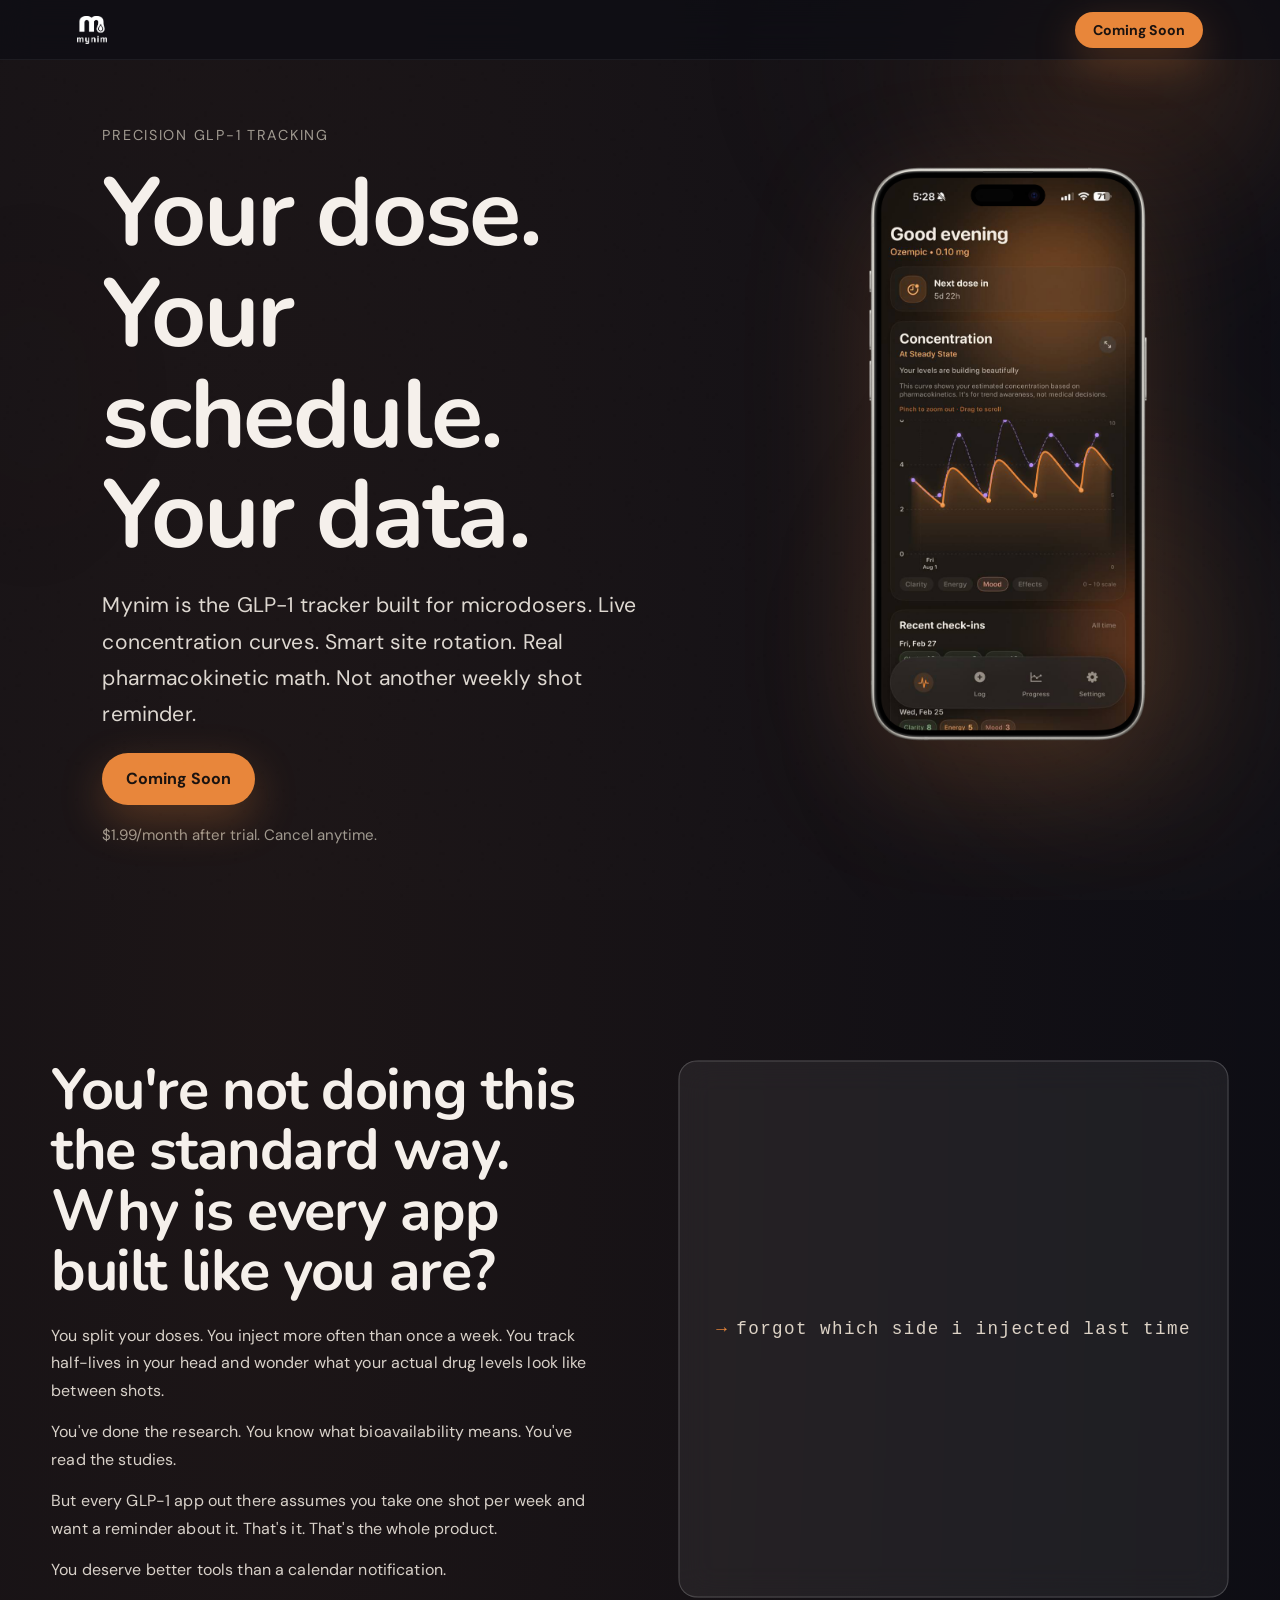
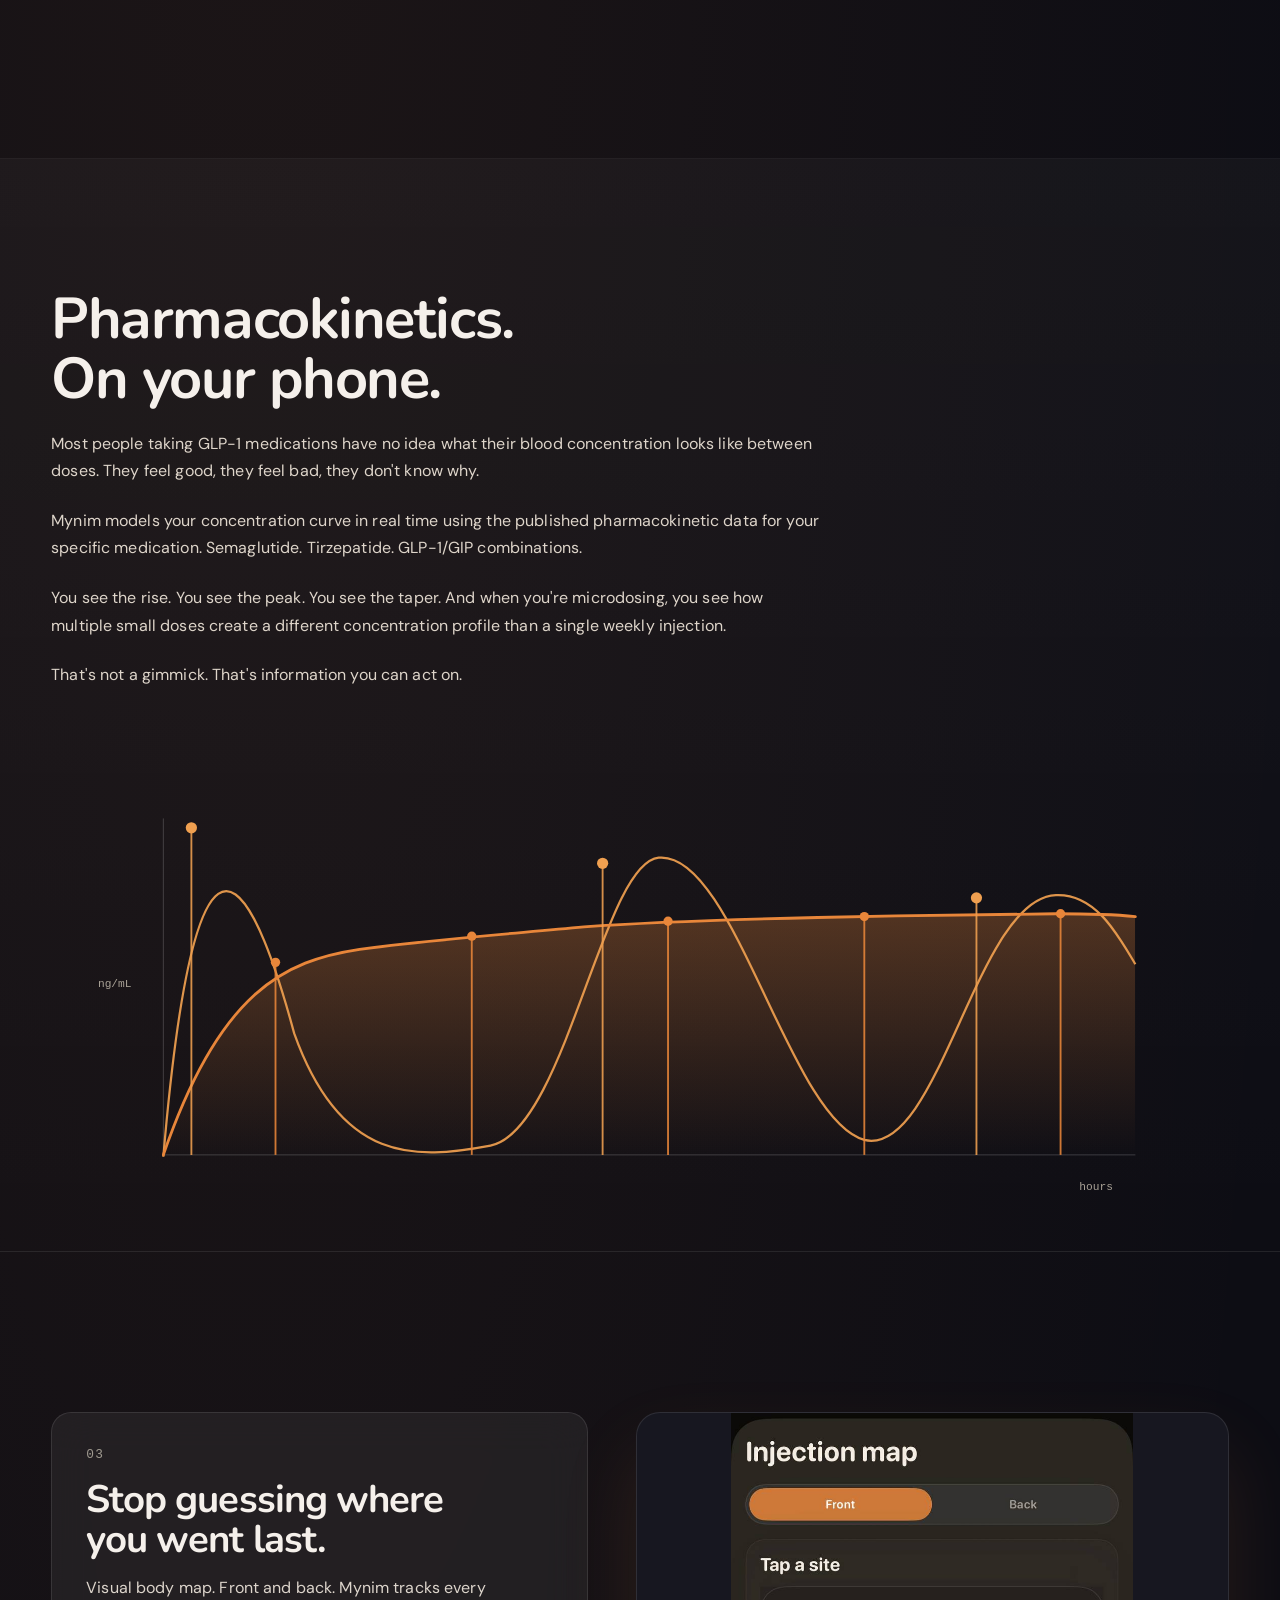
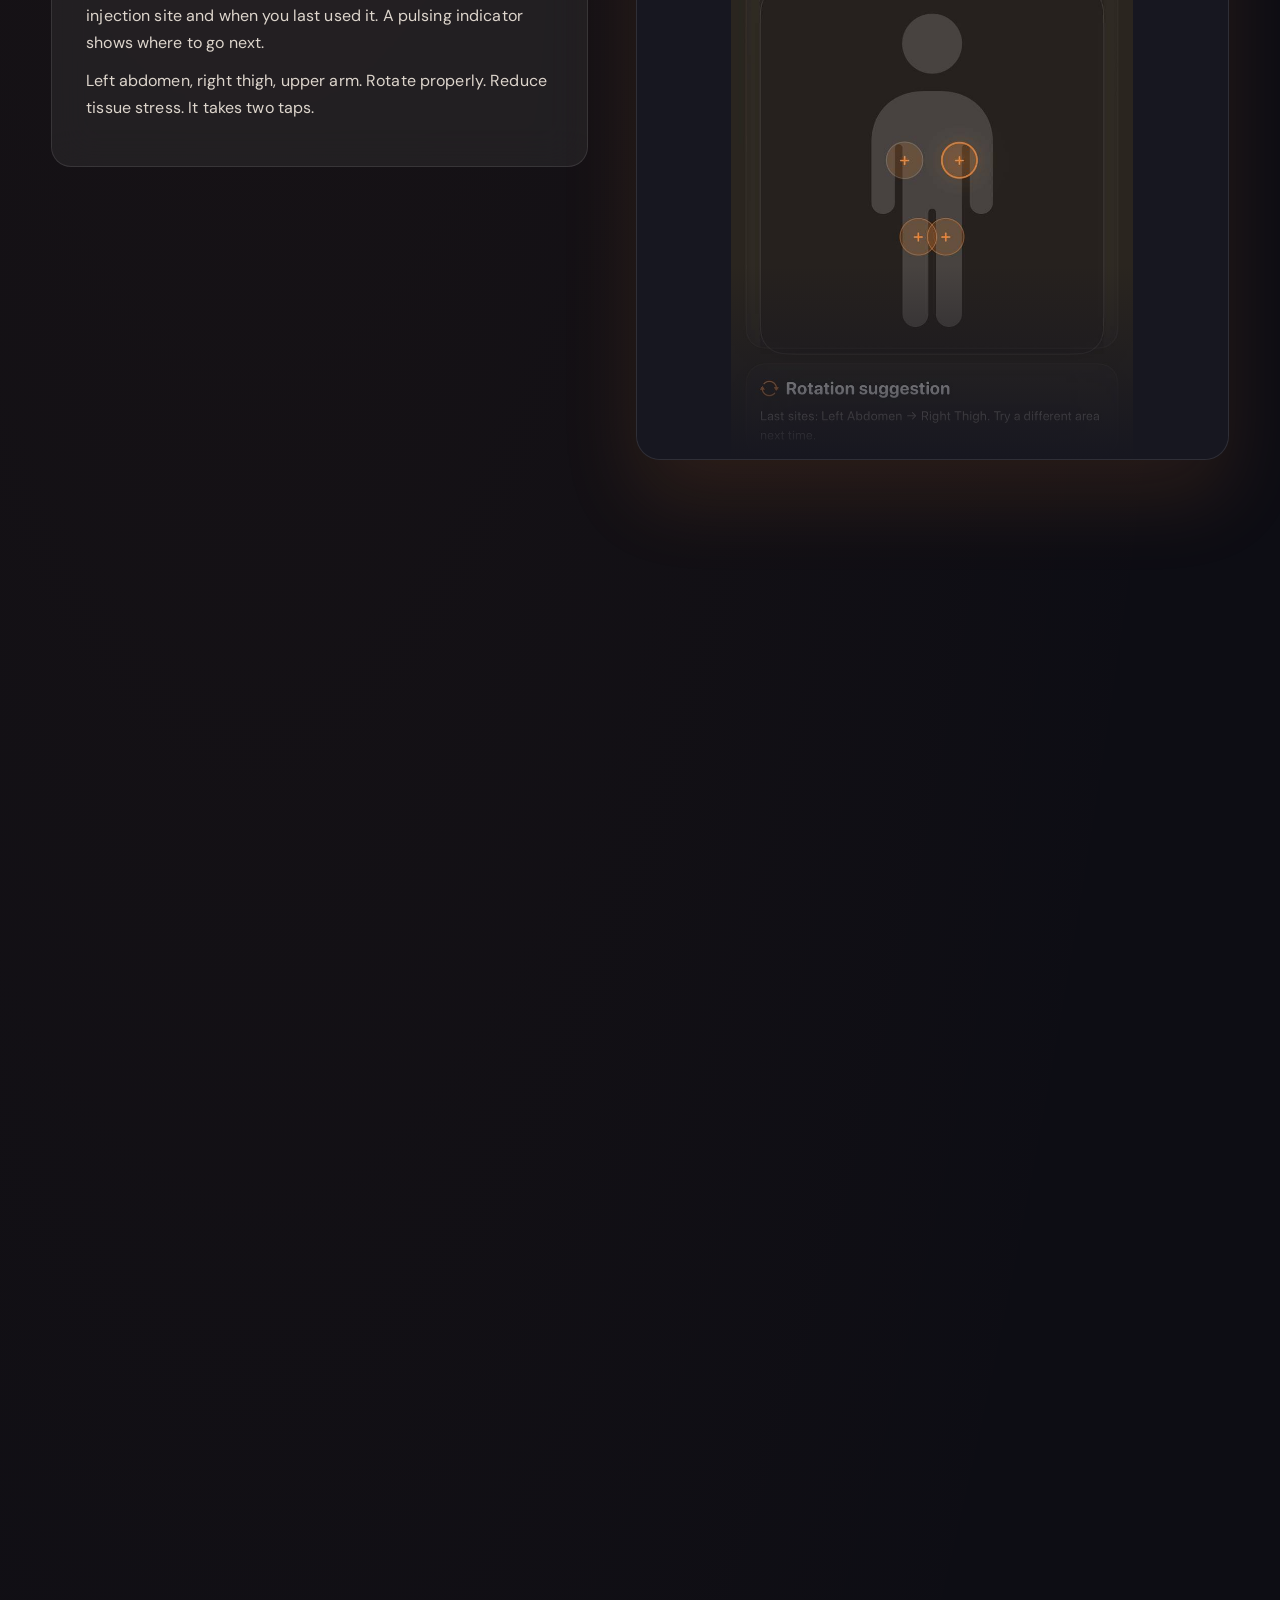
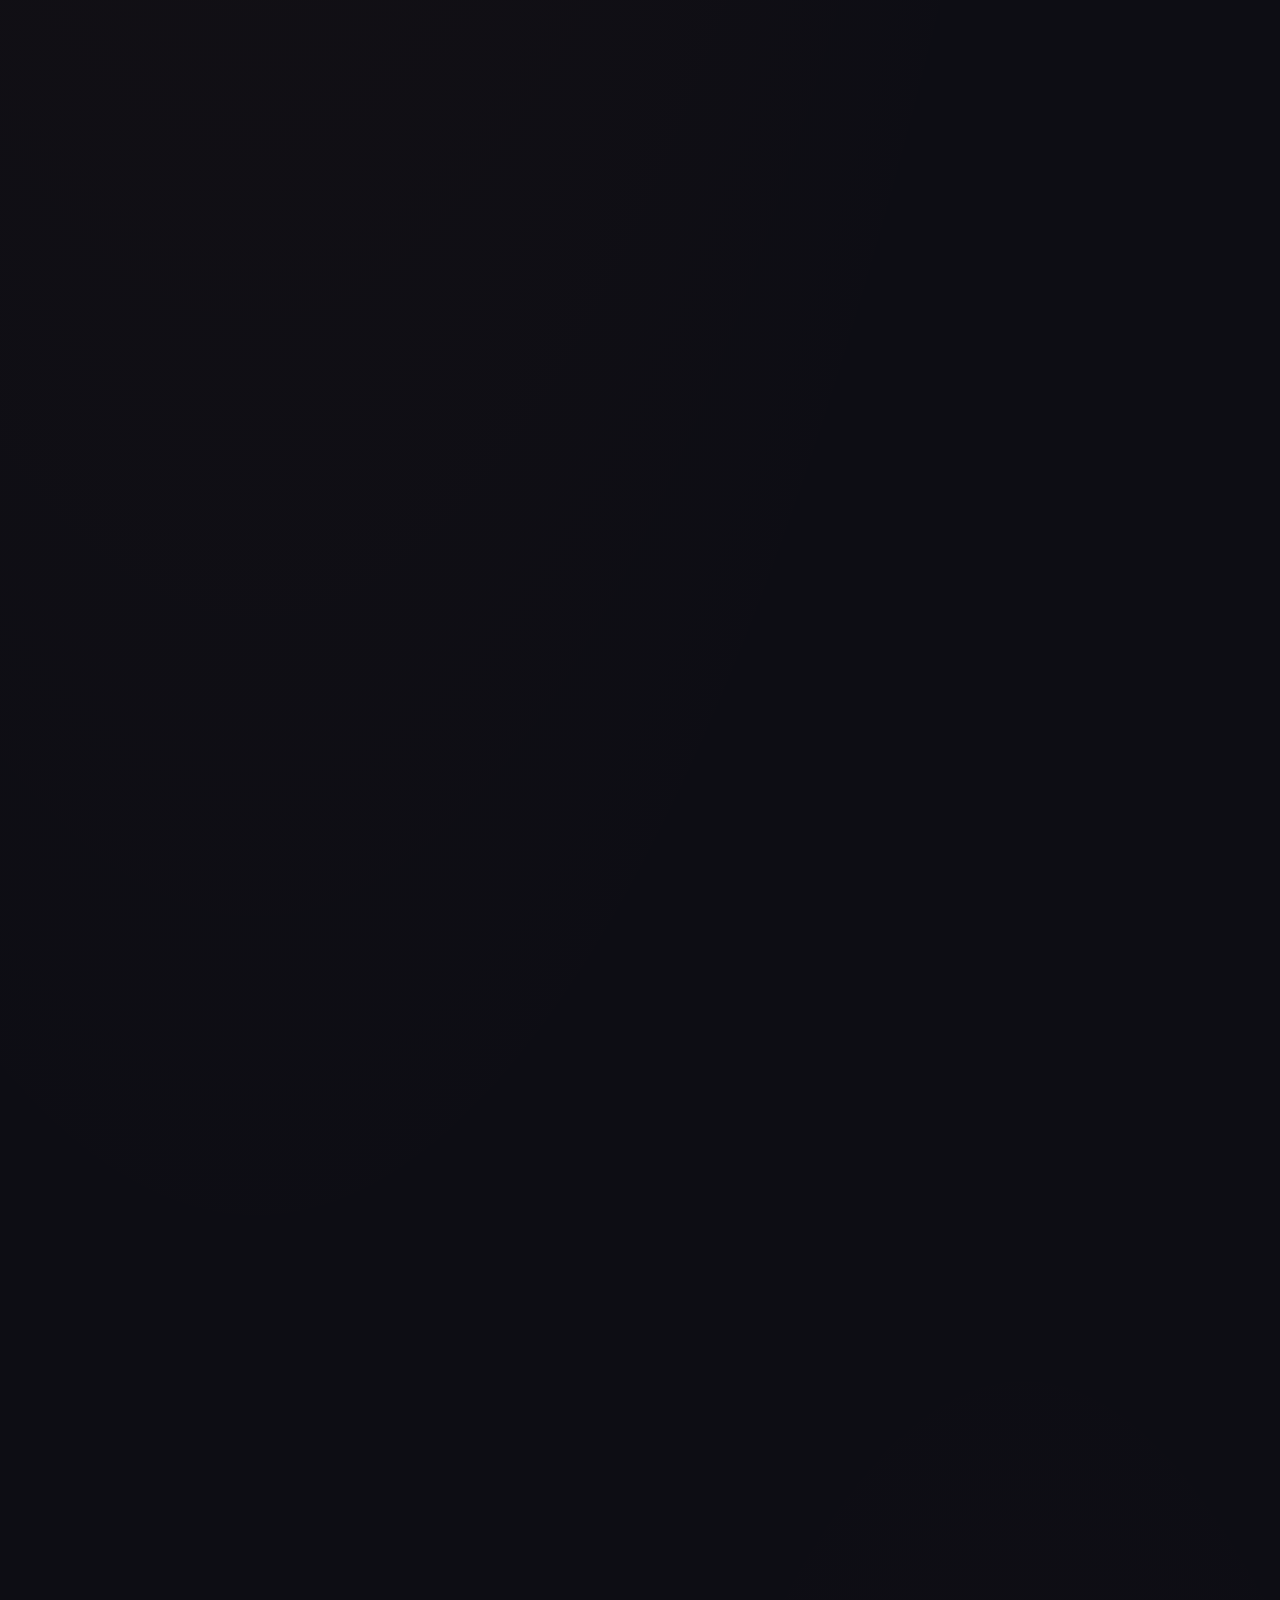
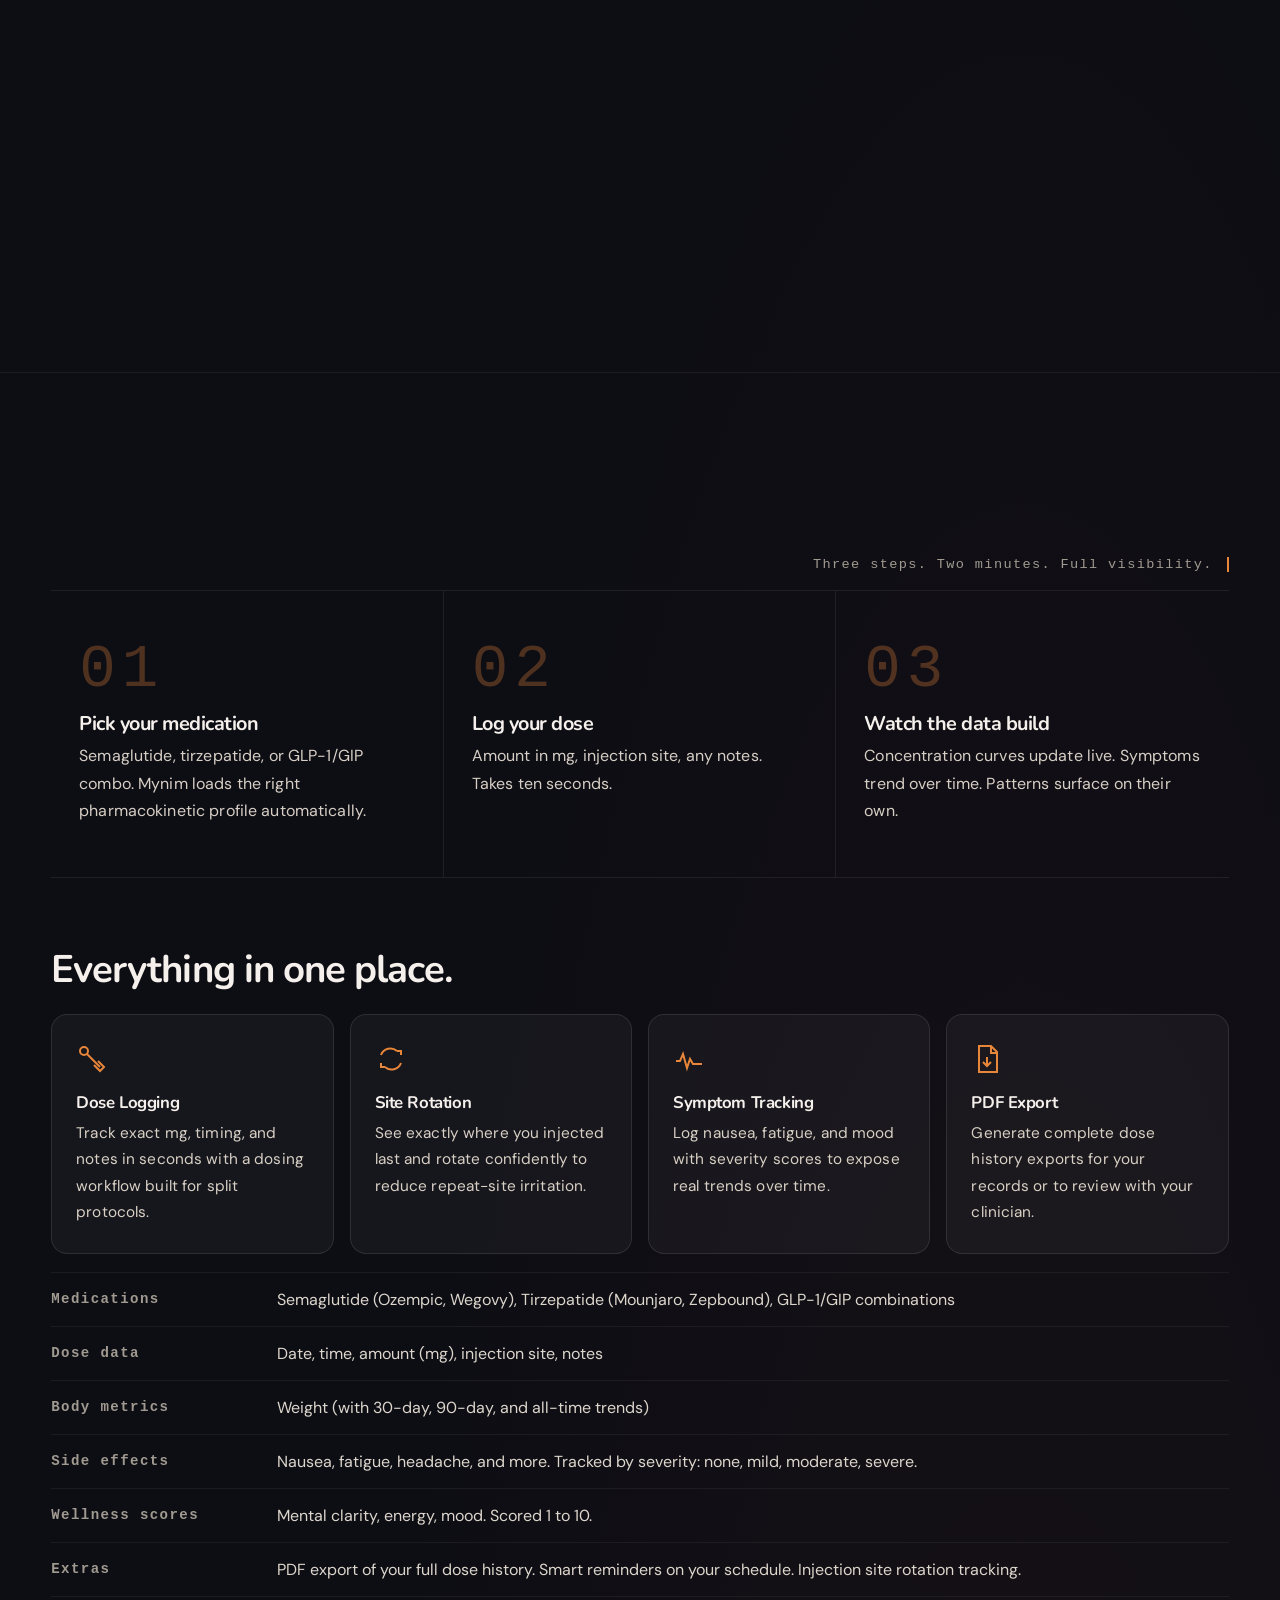
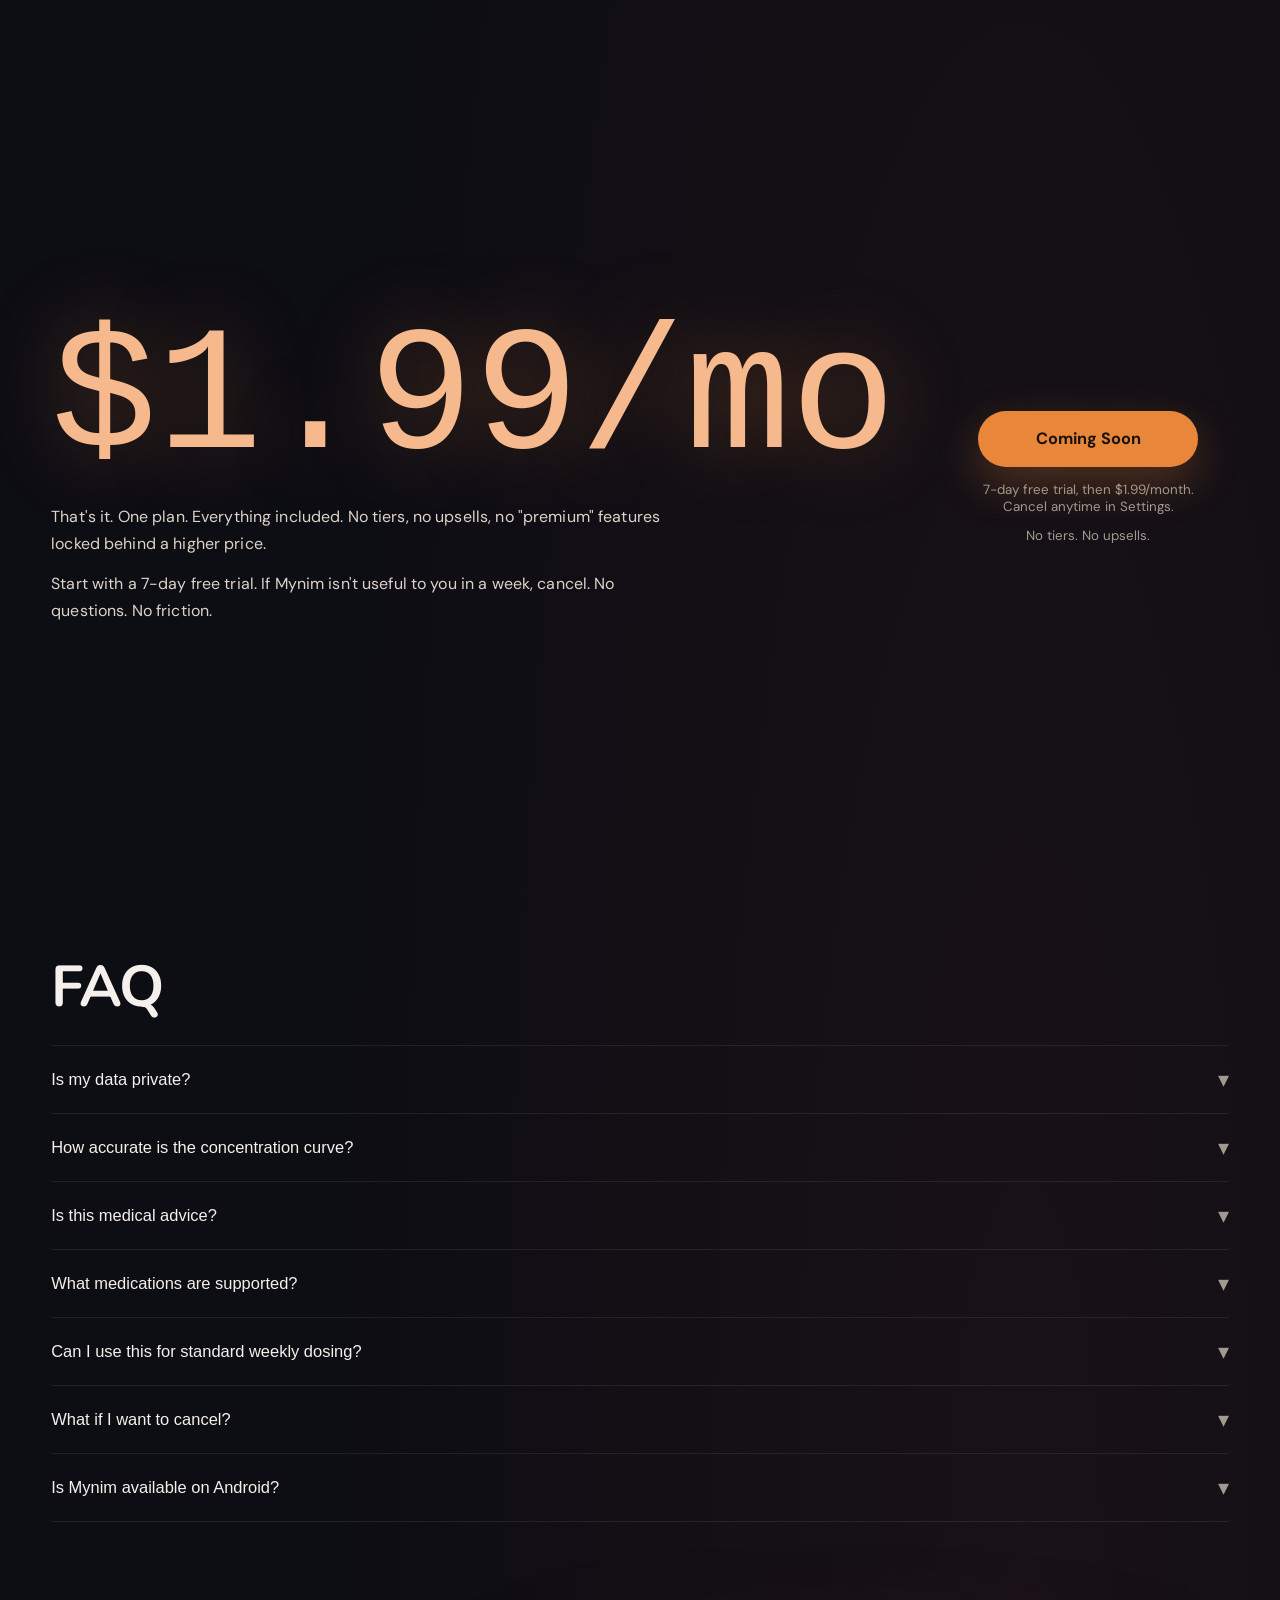
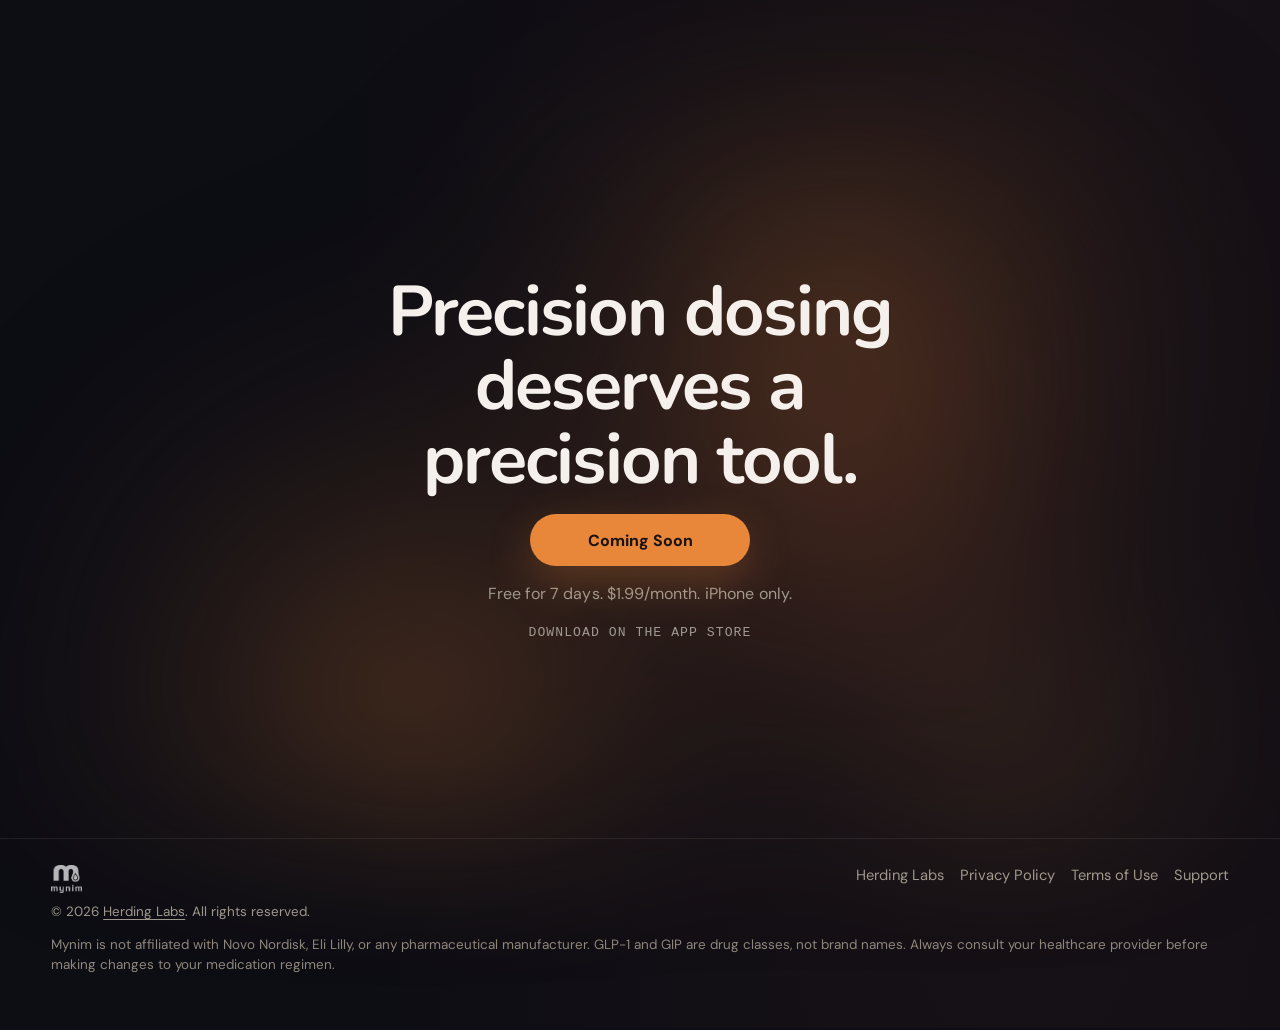
==== mynim/index.html @ 49c4a3fb "feat: add Mynim landing page at /mynim, link from homepage" ====
<!doctype html>
<html lang="en">
<head>
  <meta charset="UTF-8" />
  <meta name="viewport" content="width=device-width, initial-scale=1.0" />
  <title>Mynim</title>
  <link rel="preconnect" href="https://fonts.googleapis.com" />
  <link rel="preconnect" href="https://fonts.gstatic.com" crossorigin />
  <link href="https://fonts.googleapis.com/css2?family=Nunito:wght@700;800;900&family=DM+Sans:wght@400;500;700&display=swap" rel="stylesheet" />
  <link rel="icon" href="./assets/favicon.ico" sizes="any" />
  <link rel="icon" type="image/png" sizes="32x32" href="./assets/favicon-32.png" />
  <link rel="apple-touch-icon" sizes="180x180" href="./assets/apple-touch-icon.png" />
  <script>document.documentElement.classList.add('js');</script>
  <style>
    :root {
      --bg: #0D0D14;
      --orange: #E8863A;
      --amber: #F0A050;
      --coral: #D4603A;
      --text: #F5F0EB;
      --muted: #A09A90;
      --glass: rgba(255, 255, 255, 0.06);
      --glass-border: rgba(255, 255, 255, 0.10);
      --line: rgba(255, 255, 255, 0.08);
      --section-pad: clamp(120px, 14vw, 160px);
      --container: min(1280px, 92vw);
      --radius: 20px;
    }

    * { box-sizing: border-box; }

    html, body {
      margin: 0;
      background:
        radial-gradient(ellipse 140% 80% at 20% 10%, rgba(232,134,58,0.07) 0%, transparent 60%),
        radial-gradient(ellipse 100% 60% at 80% 90%, rgba(212,96,58,0.06) 0%, transparent 55%),
        #0D0D14;
      color: var(--text);
      font-family: "DM Sans", "Inter", -apple-system, BlinkMacSystemFont, "Segoe UI", sans-serif;
      scroll-behavior: smooth;
    }

    body { overflow-x: hidden; }

    #grainCanvas {
      position: fixed;
      inset: 0;
      pointer-events: none;
      z-index: 2;
      opacity: 0.018;
      mix-blend-mode: screen;
    }

    h1, h2, h3, h4 {
      margin: 0;
      font-family: "Nunito", sans-serif;
      line-height: 1.05;
      letter-spacing: -0.025em;
    }

    p { margin: 0; line-height: 1.72; letter-spacing: 0.008em; }

    a { color: inherit; text-decoration: none; }

    .mono {
      font-family: "JetBrains Mono", "SFMono-Regular", Menlo, Monaco, Consolas, monospace;
      letter-spacing: 0.10em;
    }

    .container {
      width: var(--container);
      margin: 0 auto;
    }

    .section {
      position: relative;
      padding: var(--section-pad) 0;
    }

    .blob-canvas {
      position: absolute;
      inset: 0;
      width: 100%;
      height: 100%;
      pointer-events: none;
      z-index: 0;
      filter: blur(80px);
      opacity: 0.85;
    }

    .fade-up {
      opacity: 1;
      transform: none;
    }

    .js .fade-up {
      opacity: 0;
      transform: translateY(24px);
      transition: opacity 700ms ease, transform 700ms ease;
    }

    .js .fade-up.in {
      opacity: 1;
      transform: translateY(0);
    }

    .hero {
      min-height: 100vh;
      max-height: 100vh;
      display: grid;
      grid-template-columns: 1.15fr 0.85fr;
      align-items: stretch;
      position: relative;
      isolation: isolate;
      overflow: hidden;
      padding: 0;
    }

    .hero-content {
      position: relative;
      z-index: 1;
      padding: max(12vh, 96px) 6vw 64px 8vw;
      display: flex;
      flex-direction: column;
      justify-content: center;
      gap: 20px;
    }

    .eyebrow {
      color: var(--muted);
      font-size: 0.9rem;
      text-transform: uppercase;
      letter-spacing: 0.12em;
    }

    .hero h1 {
      font-size: clamp(2.6rem, 7.6vw, 6rem);
      max-width: 12ch;
    }

    .hero p {
      max-width: 60ch;
      color: #ded8d1;
      font-size: clamp(1.04rem, 2vw, 1.32rem);
    }

    .cta {
      display: inline-flex;
      align-items: center;
      justify-content: center;
      min-height: 52px;
      padding: 0.8rem 1.5rem;
      border-radius: 999px;
      background: var(--orange);
      color: #1a120f;
      font-weight: 700;
      position: relative;
      overflow: hidden;
      transition: transform 220ms ease, box-shadow 220ms ease, background 220ms ease;
      box-shadow: 0 16px 44px rgba(232, 134, 58, 0.28);
    }

    .cta::after {
      content: "";
      position: absolute;
      inset: 0;
      background: linear-gradient(105deg, transparent 40%, rgba(255,255,255,0.18) 50%, transparent 60%);
      transform: translateX(-100%);
      transition: transform 500ms ease;
    }

    .cta:hover,
    .cta:focus-visible {
      transform: scale(1.02);
      box-shadow: 0 24px 56px rgba(232, 134, 58, 0.42);
      background: var(--amber);
    }

    .cta:hover::after,
    .cta:focus-visible::after {
      transform: translateX(100%);
    }

    .hero-meta {
      color: var(--muted);
      font-size: 0.94rem;
    }

    .hero-right {
      position: relative;
      min-height: 100%;
      display: flex;
      align-items: center;
      justify-content: center;
      overflow: hidden;
      padding: 40px 0;
    }

    .hero-phone {
      display: block;
      height: min(68vh, 600px);
      width: auto;
      object-fit: contain;
      filter: drop-shadow(0 32px 60px rgba(232, 134, 58, 0.20));
    }

    .hero-bottom {
      position: absolute;
      z-index: 1;
      left: 0;
      right: 0;
      bottom: 0;
      display: flex;
      justify-content: flex-end;
      align-items: center;
      border-top: 1px solid rgba(255, 255, 255, 0.06);
      padding: 12px 6vw;
      color: var(--muted);
      font-size: 0.84rem;
    }

    .problem {
      display: grid;
      grid-template-columns: 1fr 1fr;
      gap: clamp(30px, 6vw, 90px);
      align-items: stretch;
    }

    .problem-copy h2,
    .curve-copy h2,
    .map-copy h2,
    .rail-intro h2,
    .pricing-copy h2,
    .faq h2,
    .footer-cta h2 {
      font-size: clamp(2rem, 5.4vw, 3.6rem);
      margin-bottom: 20px;
      max-width: 15ch;
    }

    .problem-copy p {
      margin-bottom: 14px;
      max-width: 60ch;
      color: #d8d1c9;
    }

    .ticker {
      border: 1px solid var(--glass-border);
      background: rgba(255, 255, 255, 0.04);
      border-radius: var(--radius);
      min-height: 380px;
      position: relative;
      display: grid;
      place-items: center;
      padding: 28px;
      text-align: center;
      backdrop-filter: blur(16px);
    }

    .ticker-card {
      width: min(560px, 100%);
      min-height: 380px;
      border-radius: 16px;
      border: 1px solid rgba(255,255,255,0.10);
      background: rgba(255,255,255,0.03);
      position: absolute;
      inset: 0;
      margin: auto;
      display: grid;
      place-items: center;
      padding: 32px 24px;
      opacity: 0;
      transition: opacity 500ms ease;
    }

    .ticker-card.active {
      opacity: 1;
    }

    .ticker-card p {
      color: #ddd3c6;
      font-size: 1.1rem;
      line-height: 1.72;
      letter-spacing: 0.08em;
      text-transform: lowercase;
    }

    .ticker-card .arrow {
      color: var(--orange);
      margin-right: 8px;
    }

    .curve-wrap {
      min-height: 100vh;
      background: linear-gradient(180deg, rgba(255,255,255,0.03), rgba(255,255,255,0));
      border-top: 1px solid rgba(255,255,255,0.06);
      border-bottom: 1px solid rgba(255,255,255,0.06);
    }

    .curve-copy {
      width: var(--container);
      margin: 0 auto;
      padding: 130px 0 42px;
    }

    .curve-copy p {
      color: #ded5ca;
      max-width: 70ch;
      margin-bottom: 22px;
      line-height: 1.72;
    }

    .curve-controls {
      width: var(--container);
      margin: 0 auto 16px;
      display: flex;
      justify-content: center;
      gap: 10px;
      flex-wrap: wrap;
    }

    .curve-toggle {
      border: 1px solid rgba(255,255,255,0.24);
      color: #d7d0c6;
      background: transparent;
      border-radius: 999px;
      padding: 10px 18px;
      font-family: "JetBrains Mono", "SFMono-Regular", monospace;
      letter-spacing: 0.10em;
      text-transform: uppercase;
      font-size: 0.74rem;
      cursor: pointer;
      transition: background 220ms ease, color 220ms ease, border-color 220ms ease;
    }

    .curve-toggle.active {
      background: var(--orange);
      border-color: rgba(232, 134, 58, 0.9);
      color: #1a120f;
    }

    .chart-shell {
      overflow-x: auto;
      padding-bottom: 12px;
    }

    .chart-shell svg {
      display: block;
      width: 100%;
      min-width: 980px;
      height: clamp(340px, 54vh, 620px);
    }

    .axis-label {
      fill: #a9a296;
      font-size: 12px;
      font-family: "JetBrains Mono", "SFMono-Regular", monospace;
    }

    #curveMain,
    #curveWeekly,
    .micro-fill,
    .dose-line,
    .dose-dot,
    .marker-set {
      opacity: 0;
      transition: opacity 600ms ease;
    }

    .curve-live #curveMain,
    .curve-live #curveWeekly,
    .curve-live .micro-fill,
    .curve-live .dose-line,
    .curve-live .dose-dot,
    .curve-live .marker-set {
      opacity: 1;
    }

    #curveSection.curve-live.mode-micro #curveWeekly,
    #curveSection.curve-live.mode-micro .weekly-markers {
      opacity: 0;
    }

    #curveSection.curve-live.mode-weekly #curveMain,
    #curveSection.curve-live.mode-weekly .micro-fill,
    #curveSection.curve-live.mode-weekly .micro-markers {
      opacity: 0;
    }

    #curveMain {
      stroke: var(--orange);
      stroke-width: 3;
      fill: none;
      stroke-linecap: round;
    }

    #curveWeekly {
      stroke: #f0a050;
      stroke-opacity: 0.92;
      stroke-width: 2.4;
      stroke-dasharray: 12 11;
      fill: none;
    }

    .dose-line {
      stroke-opacity: 0.88;
      stroke-width: 2;
    }

    .dose-dot { fill: #f9b37d; }

    .micro-markers .dose-line { stroke: var(--orange); }
    .micro-markers .dose-dot { fill: var(--orange); }
    .weekly-markers .dose-line { stroke: #f0a050; }
    .weekly-markers .dose-dot { fill: #f0a050; }

    .chart-legend {
      width: var(--container);
      margin: 4px auto 0;
      display: flex;
      justify-content: center;
      gap: 20px;
      flex-wrap: wrap;
      color: #d9d2c8;
      font-size: 0.86rem;
      letter-spacing: 0.06em;
      text-transform: uppercase;
    }

    .legend-item {
      display: inline-flex;
      align-items: center;
      gap: 10px;
    }

    .legend-line {
      width: 28px;
      height: 2px;
      display: inline-block;
      border-radius: 3px;
      background: var(--orange);
    }

    .legend-line.weekly {
      background: transparent;
      border-top: 2px dashed #f0a050;
    }

    .chart-note {
      text-align: center;
      color: var(--muted);
      font-size: 0.92rem;
      padding: 10px 14px 22px;
    }

    .feature-scroller {
      display: grid;
      grid-template-columns: 0.95fr 1.05fr;
      gap: clamp(24px, 4vw, 48px);
      align-items: start;
    }

    .feature-mobile {
      display: none;
    }

    .feature-panel {
      position: sticky;
      top: 72px;
      padding: 34px;
      border: 1px solid var(--glass-border);
      border-radius: var(--radius);
      background: var(--glass);
      backdrop-filter: blur(20px);
      min-height: 320px;
      align-self: start;
    }

    .feature-index {
      color: var(--muted);
      font-size: 0.8rem;
      margin-bottom: 18px;
    }

    .feature-panel h3 {
      font-size: clamp(1.8rem, 3vw, 2.6rem);
      margin-bottom: 14px;
      max-width: 16ch;
    }

    .feature-panel p {
      color: #ddd5cc;
      max-width: 52ch;
      margin-bottom: 10px;
    }

    .feature-right {
      position: relative;
    }

    .shot-frame {
      position: sticky;
      top: 72px;
      height: min(72vh, 720px);
      border: 1px solid var(--glass-border);
      border-radius: 24px;
      overflow: hidden;
      background: #171720;
      box-shadow: 0 40px 80px rgba(232, 134, 58, 0.12);
    }

    .shot-frame::after {
      content: "";
      position: absolute;
      left: 0;
      right: 0;
      bottom: 0;
      height: 30%;
      background: linear-gradient(to bottom, transparent 0%, #171720 100%);
      pointer-events: none;
      z-index: 2;
      border-radius: 0 0 24px 24px;
    }

    .shot-frame img {
      position: absolute;
      inset: 0;
      width: 100%;
      height: 100%;
      object-fit: contain;
      object-position: top center;
      opacity: 0;
      transition: opacity 300ms ease;
    }

    .shot-frame img.active {
      opacity: 1;
    }

    .feature-step {
      height: 82vh;
      min-height: 560px;
    }

    .feature-mobile-card {
      border: 1px solid var(--glass-border);
      border-radius: 22px;
      background: var(--glass);
      backdrop-filter: blur(20px);
      overflow: hidden;
      margin-bottom: 22px;
    }

    .feature-mobile-card img {
      display: block;
      width: 100%;
      aspect-ratio: 4 / 3;
      object-fit: cover;
    }

    .feature-mobile-copy {
      padding: 22px 20px 24px;
    }

    .feature-mobile-copy .feature-index {
      margin-bottom: 12px;
    }

    .feature-mobile-copy h3 {
      font-size: clamp(1.5rem, 6vw, 2.1rem);
      margin-bottom: 12px;
    }

    .feature-mobile-copy p {
      color: #ddd5cc;
      margin-bottom: 10px;
    }

    .map-band {
      padding: 0;
    }

    .map-split {
      display: grid;
      grid-template-columns: 1fr 1fr;
      min-height: 82vh;
    }

    .map-img {
      min-height: 100%;
    }

    .map-img img {
      width: 100%;
      height: 100%;
      object-fit: cover;
      display: block;
    }

    .map-copy {
      display: flex;
      flex-direction: column;
      justify-content: center;
      padding: clamp(44px, 8vw, 100px);
    }

    .map-copy p {
      max-width: 60ch;
      margin-bottom: 14px;
      color: #ddd3c7;
    }

    .rail-wrap {
      min-height: 220vh;
      position: relative;
    }

    .rail-sticky {
      position: sticky;
      top: 0;
      min-height: 100vh;
      display: flex;
      flex-direction: column;
      justify-content: center;
      overflow: hidden;
    }

    .rail-intro {
      width: var(--container);
      margin: 0 auto 28px;
    }

    .rail-track {
      display: flex;
      gap: 24px;
      width: max-content;
      padding-left: max(4vw, calc((100vw - var(--container)) / 2));
      padding-right: 10vw;
      will-change: transform;
    }

    .rail-card {
      width: min(460px, 86vw);
      border: 1px solid var(--glass-border);
      border-radius: 22px;
      background: var(--glass);
      backdrop-filter: blur(20px);
      overflow: hidden;
    }

    .rail-card img {
      width: 100%;
      height: 260px;
      object-fit: cover;
      display: block;
    }

    .rail-card .txt {
      padding: 20px;
    }

    .rail-card h4 {
      font-size: 1.32rem;
      margin-bottom: 10px;
    }

    .rail-card p {
      color: #d8d1c8;
      font-size: 0.97rem;
    }

    .how {
      margin-top: 24px;
    }

    .how-top {
      text-align: right;
      color: var(--muted);
      font-size: 0.85rem;
      margin-bottom: 18px;
      border-right: 2px solid var(--orange);
      padding-right: 14px;
    }

    .how-grid {
      display: grid;
      grid-template-columns: repeat(3, 1fr);
      border-top: 1px solid var(--line);
      border-bottom: 1px solid var(--line);
    }

    .how-step {
      padding: 44px 28px 52px;
      border-right: 1px solid var(--line);
      position: relative;
    }

    .how-step:last-child { border-right: 0; }

    .how-num {
      font-size: 3.8rem;
      color: rgba(232, 134, 58, 0.3);
      margin-bottom: 10px;
      display: block;
    }

    .how-step h4 {
      font-size: 1.24rem;
      margin-bottom: 8px;
    }

    .how-step p { color: #d7cfc5; }

    .manifest {
      margin-top: 72px;
    }

    .manifest h3 {
      font-size: clamp(1.7rem, 4vw, 2.4rem);
      margin-bottom: 16px;
    }

    .manifest-row {
      display: grid;
      grid-template-columns: 210px 1fr;
      border-top: 1px solid rgba(255,255,255,0.06);
      padding: 16px 0;
      gap: 16px;
    }

    .manifest-row:last-child { border-bottom: 1px solid rgba(255,255,255,0.06); }

    .manifest-row strong {
      color: var(--muted);
      font-family: "JetBrains Mono", "SFMono-Regular", monospace;
      font-size: 0.88rem;
      letter-spacing: 0.10em;
      text-transform: none;
      padding-top: 2px;
    }

    .manifest-grid {
      display: grid;
      grid-template-columns: repeat(4, minmax(0, 1fr));
      gap: 16px;
      margin: 24px 0 18px;
    }

    .manifest-card {
      border-radius: 16px;
      border: 1px solid rgba(255,255,255,0.10);
      background: rgba(255,255,255,0.04);
      padding: 28px 24px;
      min-height: 180px;
    }

    .manifest-card svg {
      width: 32px;
      height: 32px;
      margin-bottom: 14px;
      color: var(--orange);
    }

    .manifest-card h4 {
      font-size: 1.05rem;
      margin-bottom: 8px;
    }

    .manifest-card p {
      color: #d8d0c4;
      font-size: 0.96rem;
    }

    .manifest-row span {
      color: #ddd6cc;
    }

    .pricing {
      display: grid;
      grid-template-columns: 1.1fr 0.9fr;
      gap: clamp(26px, 6vw, 90px);
      align-items: center;
    }

    .price {
      font-family: "JetBrains Mono", "SFMono-Regular", monospace;
      font-size: clamp(4.2rem, 14vw, 11rem);
      color: #f5b98d;
      line-height: 0.95;
      margin-bottom: 18px;
      text-shadow: 0 0 80px rgba(232, 134, 58, 0.35);
    }

    .pricing-copy h2 {
      margin-bottom: 16px;
    }

    .pricing-copy p {
      max-width: 58ch;
      color: #ddd3c8;
      margin-bottom: 12px;
    }

    .pricing-cta {
      justify-self: center;
      text-align: center;
    }

    .pricing-cta .cta {
      min-width: 220px;
      min-height: 56px;
      font-size: 1.02rem;
    }

    .pricing-cta .cta + .cta,
    .pricing-cta .cta + small {
      margin-top: 14px;
    }

    .pricing-cta small {
      display: block;
      margin-top: 12px;
      color: var(--muted);
    }

    .faq h2 {
      margin-bottom: 28px;
    }

    .faq-list {
      border-top: 1px solid var(--line);
      margin-top: 20px;
    }

    .faq-item {
      border-bottom: 1px solid var(--line);
    }

    .faq-q {
      width: 100%;
      border: 0;
      background: transparent;
      color: var(--text);
      padding: 20px 0;
      display: flex;
      justify-content: space-between;
      align-items: center;
      font-size: 1.03rem;
      text-align: left;
      cursor: pointer;
    }

    .faq-q span:last-child {
      font-size: 1.4rem;
      color: var(--muted);
      transition: transform 220ms ease;
    }

    .faq-item.open .faq-q span:last-child { transform: rotate(180deg); }

    .faq-a {
      max-height: 0;
      overflow: hidden;
      color: #cdc4b7;
      transition: max-height 360ms cubic-bezier(0.4, 0, 0.2, 1), padding 360ms ease;
      padding-right: 14%;
      padding-bottom: 0;
    }

    .faq-a p {
      margin: 0 0 18px;
    }

    .footer-cta {
      min-height: 84vh;
      display: grid;
      place-items: center;
      text-align: center;
      position: relative;
      isolation: isolate;
    }

    .footer-cta .inner {
      position: relative;
      z-index: 1;
      padding: 0 20px;
    }

    .footer-cta h2 {
      margin: 0 auto 16px;
      max-width: 14ch;
      font-size: clamp(2rem, 6vw, 4.4rem);
    }

    .footer-cta .cta {
      min-width: 220px;
    }

    .footer-cta p {
      margin-top: 14px;
      color: var(--muted);
    }

    footer {
      border-top: 1px solid var(--line);
      padding: 26px 0 52px;
      color: var(--muted);
      font-size: 0.92rem;
    }

    .footer-row {
      width: var(--container);
      margin: 0 auto;
      display: flex;
      justify-content: space-between;
      gap: 16px;
      flex-wrap: wrap;
    }

    .footer-links {
      display: flex;
      gap: 16px;
      flex-wrap: wrap;
    }

    .footer-small {
      width: var(--container);
      margin: 14px auto 0;
      font-size: 0.84rem;
      color: #8f887e;
      line-height: 1.5;
    }

    @media (max-width: 1024px) {
      .hero { grid-template-columns: 1fr; }
      .hero-right { min-height: 35vh; justify-content: center; }
      .hero-phone { height: min(50vh, 480px); }
      .problem,
      .map-split,
      .pricing { grid-template-columns: 1fr; }
      .feature-scroller { display: none; }
      .feature-mobile { display: block; }
      .rail-wrap {
        min-height: 180vh;
      }
      .how-grid { grid-template-columns: 1fr; }
      .how-step {
        border-right: 0;
        border-bottom: 1px solid var(--line);
        min-height: 0;
      }
      .how-step:last-child { border-bottom: 0; }
      .manifest-row { grid-template-columns: 1fr; gap: 8px; }
      .manifest-grid { grid-template-columns: 1fr 1fr; }
      .price { font-size: clamp(3rem, 18vw, 6rem); }
    }

    @media (max-width: 740px) {
      .section { padding: 120px 0; }
      .hero-content {
        padding: 90px 6vw 84px;
      }
      .hero h1 { font-size: clamp(2.4rem, 12vw, 3.1rem); }
      .hero-bottom {
        justify-content: flex-start;
        font-size: 0.78rem;
      }
      /* Hide phone on mobile — hero content is enough */
      .hero-right { display: none; }
      /* Curve: kill the full-height requirement on mobile */
      .curve-wrap { min-height: 0; }
      .curve-copy { padding-top: 60px; }
      .chart-shell { overflow-x: hidden; }
      .chart-shell svg { min-width: 0; width: 100%; height: auto; }
      .ticker { width: 100%; }
      .ticker-card { width: 100%; }
      .faq-a { padding-right: 0; }
      .manifest-card { min-height: auto; }
      .price { font-size: clamp(3.2rem, 16vw, 5.5rem); }
      .pricing-cta {
        justify-self: stretch;
      }
      .pricing-cta .cta {
        width: 100%;
      }
    }

    @media (max-width: 480px) {
      .manifest-grid { grid-template-columns: 1fr; }
    }

    .site-nav {
      position: fixed;
      top: 0;
      left: 0;
      right: 0;
      z-index: 100;
      padding: 0 6vw;
      height: 60px;
      display: flex;
      align-items: center;
      background: rgba(13, 13, 20, 0.72);
      backdrop-filter: blur(16px);
      -webkit-backdrop-filter: blur(16px);
      border-bottom: 1px solid rgba(255, 255, 255, 0.06);
      transition: background 300ms ease;
    }

    .nav-inner {
      width: 100%;
      max-width: var(--container);
      margin: 0 auto;
      display: flex;
      align-items: center;
      justify-content: space-between;
    }

    .nav-logo img {
      display: block;
      height: 28px;
      width: auto;
    }

    .nav-cta {
      min-height: 36px;
      padding: 0 18px;
      font-size: 0.88rem;
    }

    /* Push hero content below fixed nav */
    .hero-content {
      padding-top: max(14vh, 110px);
    }

    @media (prefers-reduced-motion: reduce) {
      html { scroll-behavior: auto; }
      .blob-canvas,
      .js .fade-up,
      .shot-frame img,
      .rail-track,
      .faq-a,
      .faq-q span:last-child,
      .cta,
      .cta::after,
      .ticker-card { transition: none !important; animation: none !important; }
      .js .fade-up { opacity: 1; transform: none; }
      #curveMain,
      #curveWeekly,
      .dose-line,
      .dose-dot {
        opacity: 1;
      }
    }
  </style>
</head>
<body>
  <canvas id="grainCanvas" aria-hidden="true"></canvas>

  <nav class="site-nav" aria-label="Site navigation">
    <div class="nav-inner">
      <a href="#top" class="nav-logo" aria-label="Mynim home">
        <img src="./assets/mynim-logo-white.png" alt="Mynim" height="32" />
      </a>
      <a class="cta nav-cta" href="#" aria-label="Download Mynim on the App Store">Coming Soon</a>
    </div>
  </nav>

  <section class="hero" id="top">
    <canvas class="blob-canvas" id="heroBlob" aria-hidden="true"></canvas>
    <div class="hero-content fade-up">
      <div class="eyebrow">Precision GLP-1 tracking</div>
      <h1>Your dose. Your schedule. Your data.</h1>
      <p>Mynim is the GLP-1 tracker built for microdosers. Live concentration curves. Smart site rotation. Real pharmacokinetic math. Not another weekly shot reminder.</p>
      <div>
        <a class="cta" href="#" aria-label="Try free for 7 days on the App Store">Coming Soon</a>
      </div>
      <div class="hero-meta">$1.99/month after trial. Cancel anytime.</div>
    </div>
    <div class="hero-right">
      <img class="hero-phone" src="./assets/hero-phone.png" alt="Mynim app showing concentration curve at steady state" />
    </div>

  </section>

  <section class="section">
    <div class="container problem">
      <div class="problem-copy fade-up">
        <h2>You're not doing this the standard way. Why is every app built like you are?</h2>
        <p>You split your doses. You inject more often than once a week. You track half-lives in your head and wonder what your actual drug levels look like between shots.</p>
        <p>You've done the research. You know what bioavailability means. You've read the studies.</p>
        <p>But every GLP-1 app out there assumes you take one shot per week and want a reminder about it. That's it. That's the whole product.</p>
        <p>You deserve better tools than a calendar notification.</p>
      </div>
      <div class="ticker fade-up" aria-hidden="true">
        <article class="ticker-card mono active"><p><span class="arrow">→</span>is 0.125mg daily the same as 0.875mg weekly?</p></article>
        <article class="ticker-card mono"><p><span class="arrow">→</span>forgot which side I injected last time</p></article>
        <article class="ticker-card mono"><p><span class="arrow">→</span>nausea worse on days 3-4, why?</p></article>
        <article class="ticker-card mono"><p><span class="arrow">→</span>wish I could see my actual levels</p></article>
        <article class="ticker-card mono"><p><span class="arrow">→</span>split my pen again today</p></article>
      </div>
    </div>
  </section>

  <section class="curve-wrap mode-both" id="curveSection">
    <div class="curve-copy fade-up">
      <h2>Pharmacokinetics. On your phone.</h2>
      <p>Most people taking GLP-1 medications have no idea what their blood concentration looks like between doses. They feel good, they feel bad, they don't know why.</p>
      <p>Mynim models your concentration curve in real time using the published pharmacokinetic data for your specific medication. Semaglutide. Tirzepatide. GLP-1/GIP combinations.</p>
      <p>You see the rise. You see the peak. You see the taper. And when you're microdosing, you see how multiple small doses create a different concentration profile than a single weekly injection.</p>
      <p>That's not a gimmick. That's information you can act on.</p>
    </div>

    <div class="chart-shell">
      <svg viewBox="0 0 1200 520" role="img" aria-label="Concentration curve over time">
        <defs>
          <linearGradient id="fillGrad" x1="0" y1="0" x2="0" y2="1">
            <stop offset="0%" stop-color="#E8863A" stop-opacity="0.35" />
            <stop offset="100%" stop-color="#E8863A" stop-opacity="0" />
          </linearGradient>
          <clipPath id="microFillClip">
            <path id="microFillPath" d="M90 430 C150 255 220 222 300 210 C385 199 455 194 540 186 C625 180 705 178 790 176 C875 174 955 173 1045 172 C1085 172 1110 173 1130 175 L1130 430 L90 430 Z" />
          </clipPath>
        </defs>
        <rect x="0" y="0" width="1200" height="520" fill="transparent" />
        <line x1="90" y1="70" x2="90" y2="430" stroke="rgba(255,255,255,0.2)" />
        <line x1="90" y1="430" x2="1130" y2="430" stroke="rgba(255,255,255,0.2)" />
        <text x="20" y="250" class="axis-label">ng/mL</text>
        <text x="1070" y="468" class="axis-label">hours</text>

        <rect class="micro-fill" x="90" y="120" width="1040" height="310" fill="url(#fillGrad)" clip-path="url(#microFillClip)" />
        <path id="curveWeekly" d="M90 432 C120 80 170 78 230 300 C280 440 360 435 440 420 C520 404 560 118 620 112 C700 104 760 392 840 414 C920 433 960 155 1045 152 C1088 150 1112 196 1130 226" />
        <path id="curveMain" d="M90 430 C150 255 220 222 300 210 C385 199 455 194 540 186 C625 180 705 178 790 176 C875 174 955 173 1045 172 C1085 172 1110 173 1130 175" />

        <g class="marker-set weekly-markers">
          <line class="dose-line" x1="120" y1="430" x2="120" y2="80" />
          <circle class="dose-dot" cx="120" cy="80" r="6" />
          <line class="dose-line" x1="560" y1="430" x2="560" y2="118" />
          <circle class="dose-dot" cx="560" cy="118" r="6" />
          <line class="dose-line" x1="960" y1="430" x2="960" y2="155" />
          <circle class="dose-dot" cx="960" cy="155" r="6" />
        </g>
        <g class="marker-set micro-markers">
          <line class="dose-line" x1="210" y1="430" x2="210" y2="224" />
          <circle class="dose-dot" cx="210" cy="224" r="5" />
          <line class="dose-line" x1="420" y1="430" x2="420" y2="196" />
          <circle class="dose-dot" cx="420" cy="196" r="5" />
          <line class="dose-line" x1="630" y1="430" x2="630" y2="180" />
          <circle class="dose-dot" cx="630" cy="180" r="5" />
          <line class="dose-line" x1="840" y1="430" x2="840" y2="175" />
          <circle class="dose-dot" cx="840" cy="175" r="5" />
          <line class="dose-line" x1="1050" y1="430" x2="1050" y2="172" />
          <circle class="dose-dot" cx="1050" cy="172" r="5" />
        </g>
      </svg>
    </div>

  </section>

  <section class="section">
    <div class="container feature-scroller">
      <div class="feature-panel fade-up" id="featurePanel">
        <div class="feature-index mono" id="featureNum">01</div>
        <h3 id="featureTitle">See what's happening inside you. In real time.</h3>
        <p id="featurePara1">Mynim calculates your active drug concentration using actual pharmacokinetic modeling. Half-life, absorption rate, bioavailability. Real math, not estimates.</p>
        <p id="featurePara2">Watch your levels rise after a dose and taper as your body metabolizes. Know exactly where you stand before your next injection.</p>
        <p id="featurePara3">This isn't a graph someone designed to look clinical. It's a graph that IS clinical.</p>
      </div>
      <div class="feature-right">
        <div class="shot-frame fade-up" id="shotFrame">
          <img src="./assets/home-with-data.jpg" alt="Mynim dashboard showing concentration at steady state" class="active" data-shot="0" />
          <img src="./assets/home-concentration.jpg" alt="Concentration curve with mood overlay" data-shot="1" />
          <img src="./assets/injection-map.jpg" alt="Injection site rotation map" data-shot="2" />
          <img src="./assets/history.jpg" alt="Dose and symptom history" data-shot="3" />
        </div>
        <article class="feature-step" data-step="0" aria-hidden="true"></article>
        <article class="feature-step" data-step="1" aria-hidden="true"></article>
        <article class="feature-step" data-step="2" aria-hidden="true"></article>
        <article class="feature-step" data-step="3" aria-hidden="true"></article>
      </div>
    </div>
    <div class="container feature-mobile">
      <article class="feature-mobile-card fade-up">
        <img src="./assets/home-with-data.jpg" alt="Mynim dashboard with concentration data" />
        <div class="feature-mobile-copy">
          <div class="feature-index mono">01</div>
          <h3>See what's happening inside you. In real time.</h3>
          <p>Mynim calculates your active drug concentration using actual pharmacokinetic modeling. Half-life, absorption rate, bioavailability. Real math, not estimates.</p>
          <p>Watch your levels rise after a dose and taper as your body metabolizes. Know exactly where you stand before your next injection.</p>
          <p>This isn't a graph someone designed to look clinical. It's a graph that is clinical.</p>
        </div>
      </article>
      <article class="feature-mobile-card fade-up">
        <img src="./assets/home-concentration.jpg" alt="Concentration curve view in Mynim" />
        <div class="feature-mobile-copy">
          <div class="feature-index mono">02</div>
          <h3>Twice daily. Every three days. Whatever works for you.</h3>
          <p>Standard GLP-1 apps give you one option: weekly. Mynim gives you full control over your dosing interval. Daily, twice daily, every few days, weekly.</p>
          <p>Your protocol is your protocol. Mynim tracks it accurately regardless.</p>
        </div>
      </article>
      <article class="feature-mobile-card fade-up">
        <img src="./assets/injection-map.jpg" alt="Injection site rotation map in Mynim" />
        <div class="feature-mobile-copy">
          <div class="feature-index mono">03</div>
          <h3>Stop guessing where you went last.</h3>
          <p>Visual body map. Front and back. Mynim tracks every injection site and when you last used it. A clear indicator shows where to go next.</p>
          <p>Left abdomen, right thigh, upper arm. Rotate properly. Reduce tissue stress. It takes two taps.</p>
        </div>
      </article>
      <article class="feature-mobile-card fade-up">
        <img src="./assets/history.jpg" alt="Dose and symptom history in Mynim" />
        <div class="feature-mobile-copy">
          <div class="feature-index mono">04</div>
          <h3>Connect the dots between your dose and how you feel.</h3>
          <p>Log nausea, fatigue, and other side effects by severity after each dose. Track energy, mood, and mental clarity on a 1-10 scale.</p>
          <p>Over time, patterns emerge. Mynim gives you the data to find out what is actually happening.</p>
        </div>
      </article>
    </div>
  </section>

  <section class="section" style="border-top: 1px solid rgba(255,255,255,0.06);">
    <div class="container">
      <div class="how fade-up">
        <div class="how-top mono">Three steps. Two minutes. Full visibility.</div>
        <div class="how-grid">
          <article class="how-step">
            <span class="how-num mono">01</span>
            <h4>Pick your medication</h4>
            <p>Semaglutide, tirzepatide, or GLP-1/GIP combo. Mynim loads the right pharmacokinetic profile automatically.</p>
          </article>
          <article class="how-step">
            <span class="how-num mono">02</span>
            <h4>Log your dose</h4>
            <p>Amount in mg, injection site, any notes. Takes ten seconds.</p>
          </article>
          <article class="how-step">
            <span class="how-num mono">03</span>
            <h4>Watch the data build</h4>
            <p>Concentration curves update live. Symptoms trend over time. Patterns surface on their own.</p>
          </article>
        </div>
      </div>

      <div class="manifest fade-up">
        <h3>Everything in one place.</h3>
        <div class="manifest-grid">
          <article class="manifest-card">
            <svg viewBox="0 0 32 32" fill="none" stroke="currentColor" stroke-width="2">
              <circle cx="8" cy="8" r="4"></circle>
              <path d="M11 11 L24 24"></path>
              <path d="M22 18 L28 24 L24 28 L18 22"></path>
            </svg>
            <h4>Dose Logging</h4>
            <p>Track exact mg, timing, and notes in seconds with a dosing workflow built for split protocols.</p>
          </article>
          <article class="manifest-card">
            <svg viewBox="0 0 32 32" fill="none" stroke="currentColor" stroke-width="2">
              <path d="M6 12a10 10 0 0 1 16-4"></path>
              <path d="M22 8h4v4"></path>
              <path d="M26 20a10 10 0 0 1-16 4"></path>
              <path d="M10 24H6v-4"></path>
            </svg>
            <h4>Site Rotation</h4>
            <p>See exactly where you injected last and rotate confidently to reduce repeat-site irritation.</p>
          </article>
          <article class="manifest-card">
            <svg viewBox="0 0 32 32" fill="none" stroke="currentColor" stroke-width="2">
              <path d="M3 18h4l3-7 4 14 3-9 3 5h9"></path>
            </svg>
            <h4>Symptom Tracking</h4>
            <p>Log nausea, fatigue, and mood with severity scores to expose real trends over time.</p>
          </article>
          <article class="manifest-card">
            <svg viewBox="0 0 32 32" fill="none" stroke="currentColor" stroke-width="2">
              <path d="M8 3h12l6 6v20H8z"></path>
              <path d="M20 3v7h6"></path>
              <path d="M16 14v9"></path>
              <path d="M12 19l4 4 4-4"></path>
            </svg>
            <h4>PDF Export</h4>
            <p>Generate complete dose history exports for your records or to review with your clinician.</p>
          </article>
        </div>
        <div class="manifest-row"><strong>Medications</strong><span>Semaglutide (Ozempic, Wegovy), Tirzepatide (Mounjaro, Zepbound), GLP-1/GIP combinations</span></div>
        <div class="manifest-row"><strong>Dose data</strong><span>Date, time, amount (mg), injection site, notes</span></div>
        <div class="manifest-row"><strong>Body metrics</strong><span>Weight (with 30-day, 90-day, and all-time trends)</span></div>
        <div class="manifest-row"><strong>Side effects</strong><span>Nausea, fatigue, headache, and more. Tracked by severity: none, mild, moderate, severe.</span></div>
        <div class="manifest-row"><strong>Wellness scores</strong><span>Mental clarity, energy, mood. Scored 1 to 10.</span></div>
        <div class="manifest-row"><strong>Extras</strong><span>PDF export of your full dose history. Smart reminders on your schedule. Injection site rotation tracking.</span></div>
      </div>
    </div>
  </section>

  <section class="section">
    <div class="container pricing fade-up">
      <div class="pricing-copy">
        <div class="price">$1.99/mo</div>
        <p>That's it. One plan. Everything included. No tiers, no upsells, no "premium" features locked behind a higher price.</p>
        <p>Start with a 7-day free trial. If Mynim isn't useful to you in a week, cancel. No questions. No friction.</p>
      </div>
      <div class="pricing-cta">
        <a class="cta" href="#" aria-label="Start your free trial on the App Store">Coming Soon</a>
        <small>7-day free trial, then $1.99/month. Cancel anytime in Settings.</small>
        <small>No tiers. No upsells.</small>
      </div>
    </div>
  </section>

  <section class="section faq">
    <div class="container fade-up">
      <h2>FAQ</h2>
      <div class="faq-list">
        <div class="faq-item">
          <button class="faq-q" type="button" id="faq-q-1" aria-expanded="false" aria-controls="faq-a-1"><span>Is my data private?</span><span aria-hidden="true">▾</span></button>
          <div class="faq-a" id="faq-a-1" role="region" aria-labelledby="faq-q-1"><p>Your data stays on your device. Mynim does not upload your health information to any server.</p></div>
        </div>
        <div class="faq-item">
          <button class="faq-q" type="button" id="faq-q-2" aria-expanded="false" aria-controls="faq-a-2"><span>How accurate is the concentration curve?</span><span aria-hidden="true">▾</span></button>
          <div class="faq-a" id="faq-a-2" role="region" aria-labelledby="faq-q-2"><p>The curve uses published pharmacokinetic parameters (half-life, Tmax, bioavailability) for each supported medication. It's a model, not a blood test. But it's built on real science, and it gives you a far better picture than guessing.</p></div>
        </div>
        <div class="faq-item">
          <button class="faq-q" type="button" id="faq-q-3" aria-expanded="false" aria-controls="faq-a-3"><span>Is this medical advice?</span><span aria-hidden="true">▾</span></button>
          <div class="faq-a" id="faq-a-3" role="region" aria-labelledby="faq-q-3"><p>No. Mynim is a tracking tool. It models pharmacokinetic data based on published research, but it does not provide medical guidance. Talk to your doctor about your dosing protocol.</p></div>
        </div>
        <div class="faq-item">
          <button class="faq-q" type="button" id="faq-q-4" aria-expanded="false" aria-controls="faq-a-4"><span>What medications are supported?</span><span aria-hidden="true">▾</span></button>
          <div class="faq-a" id="faq-a-4" role="region" aria-labelledby="faq-q-4"><p>Semaglutide (sold as Ozempic and Wegovy), Tirzepatide (sold as Mounjaro and Zepbound), and GLP-1/GIP combination medications.</p></div>
        </div>
        <div class="faq-item">
          <button class="faq-q" type="button" id="faq-q-5" aria-expanded="false" aria-controls="faq-a-5"><span>Can I use this for standard weekly dosing?</span><span aria-hidden="true">▾</span></button>
          <div class="faq-a" id="faq-a-5" role="region" aria-labelledby="faq-q-5"><p>Yes. Mynim works for any dosing frequency. But it was designed specifically for people on non-standard schedules who need more than a basic reminder app.</p></div>
        </div>
        <div class="faq-item">
          <button class="faq-q" type="button" id="faq-q-6" aria-expanded="false" aria-controls="faq-a-6"><span>What if I want to cancel?</span><span aria-hidden="true">▾</span></button>
          <div class="faq-a" id="faq-a-6" role="region" aria-labelledby="faq-q-6"><p>Open Settings on your iPhone, tap Subscriptions, tap Mynim, tap Cancel. Done.</p></div>
        </div>
        <div class="faq-item">
          <button class="faq-q" type="button" id="faq-q-7" aria-expanded="false" aria-controls="faq-a-7"><span>Is Mynim available on Android?</span><span aria-hidden="true">▾</span></button>
          <div class="faq-a" id="faq-a-7" role="region" aria-labelledby="faq-q-7"><p>Mynim is currently available on iPhone only, exclusively through the Apple App Store. We're focused on building the best possible iOS experience right now. Android isn't on the roadmap yet, but if that changes, we'll say something.</p></div>
        </div>
      </div>
    </div>
  </section>

  <section class="footer-cta">
    <canvas class="blob-canvas" id="footerBlob" aria-hidden="true"></canvas>
    <div class="inner fade-up">
      <h2>Precision dosing deserves a precision tool.</h2>
      <a class="cta" href="#" aria-label="Download Mynim on the App Store">Coming Soon</a>
      <p>Free for 7 days. $1.99/month. iPhone only.</p>
      <p class="mono" style="font-size:0.82rem; letter-spacing:0.08em; text-transform:uppercase;">Download on the App Store</p>
    </div>
  </section>

  <footer>
    <div class="footer-row">
      <div>
        <img src="./assets/mynim-logo-white.png" alt="Mynim" height="28" style="opacity:0.7; display:block; margin-bottom:8px;" />
        <span style="font-size:0.84rem;">© 2026 <a href="https://herdinglabs.com" target="_blank" rel="noreferrer" style="color:inherit; text-decoration:underline; text-underline-offset:3px;">Herding Labs</a>. All rights reserved.</span>
      </div>
      <div class="footer-links">
        <a href="https://herdinglabs.com" target="_blank" rel="noreferrer">Herding Labs</a>
        <a href="https://herdinglabs.com/privacy.html" target="_blank" rel="noreferrer">Privacy Policy</a>
        <a href="https://herdinglabs.com/terms.html" target="_blank" rel="noreferrer">Terms of Use</a>
        <a href="https://herdinglabs.com/support.html" target="_blank" rel="noreferrer">Support</a>
      </div>
    </div>
    <div class="footer-small">Mynim is not affiliated with Novo Nordisk, Eli Lilly, or any pharmaceutical manufacturer. GLP-1 and GIP are drug classes, not brand names. Always consult your healthcare provider before making changes to your medication regimen.</div>
  </footer>

  <script>
    const prefersReducedMotion = window.matchMedia('(prefers-reduced-motion: reduce)').matches;

    function initGrain(canvas) {
      const ctx = canvas.getContext('2d');
      let frame = 0;
      let w = 0;
      let h = 0;
      let sw = 0;
      let sh = 0;
      const tile = document.createElement('canvas');
      const tctx = tile.getContext('2d');
      let img = null;

      function resize() {
        w = window.innerWidth;
        h = window.innerHeight;
        canvas.width = w;
        canvas.height = h;
        sw = Math.max(1, Math.floor(w / 3));
        sh = Math.max(1, Math.floor(h / 3));
        tile.width = sw;
        tile.height = sh;
        img = tctx.createImageData(sw, sh);
      }

      function draw() {
        const data = img.data;
        for (let i = 0; i < data.length; i += 4) {
          const v = Math.floor(Math.random() * 255);
          data[i] = v;
          data[i + 1] = v;
          data[i + 2] = v;
          data[i + 3] = 24;
        }
        tctx.putImageData(img, 0, 0);
        ctx.clearRect(0, 0, w, h);
        ctx.imageSmoothingEnabled = false;
        ctx.drawImage(tile, 0, 0, sw, sh, 0, 0, w, h);
      }

      function tick() {
        frame += 1;
        if (frame % 3 === 0) draw();
        requestAnimationFrame(tick);
      }

      resize();
      draw();
      window.addEventListener('resize', () => {
        resize();
        draw();
      });
      if (!prefersReducedMotion) requestAnimationFrame(tick);
    }

    initGrain(document.getElementById('grainCanvas'));

    function initBlobs(canvas, intensity = 1) {
      const ctx = canvas.getContext('2d');
      const colors = [
        'rgba(232, 134, 58, 0.35)',
        'rgba(212, 96, 58, 0.22)',
        'rgba(240, 160, 80, 0.18)'
      ];

      let w = 0;
      let h = 0;
      const blobs = Array.from({ length: 4 }, (_, i) => ({
        x: Math.random(),
        y: Math.random(),
        r: 180 + Math.random() * 260,
        vx: (Math.random() * 0.28 + 0.16) * (Math.random() > 0.5 ? 1 : -1),
        vy: (Math.random() * 0.22 + 0.12) * (Math.random() > 0.5 ? 1 : -1),
        c: colors[i % colors.length]
      }));

      function resize() {
        const dpr = Math.min(window.devicePixelRatio || 1, 2);
        w = canvas.clientWidth;
        h = canvas.clientHeight;
        canvas.width = Math.floor(w * dpr);
        canvas.height = Math.floor(h * dpr);
        ctx.setTransform(dpr, 0, 0, dpr, 0, 0);
      }

      function draw() {
        ctx.clearRect(0, 0, w, h);
        blobs.forEach((b) => {
          const gx = b.x * w;
          const gy = b.y * h;
          const grad = ctx.createRadialGradient(gx, gy, 0, gx, gy, b.r * intensity);
          grad.addColorStop(0, b.c);
          grad.addColorStop(1, 'rgba(13, 13, 20, 0)');
          ctx.fillStyle = grad;
          ctx.beginPath();
          ctx.arc(gx, gy, b.r * intensity, 0, Math.PI * 2);
          ctx.fill();
        });
      }

      function tick() {
        blobs.forEach((b) => {
          b.x += (b.vx / Math.max(w, 1)) * 2;
          b.y += (b.vy / Math.max(h, 1)) * 2;
          if (b.x < -0.1 || b.x > 1.1) b.vx *= -1;
          if (b.y < -0.1 || b.y > 1.1) b.vy *= -1;
        });
        draw();
        if (!prefersReducedMotion) requestAnimationFrame(tick);
      }

      resize();
      draw();
      if (!prefersReducedMotion) requestAnimationFrame(tick);
      window.addEventListener('resize', resize);
    }

    initBlobs(document.getElementById('heroBlob'), 1.1);
    initBlobs(document.getElementById('footerBlob'), 1.4);

    const fadeEls = document.querySelectorAll('.fade-up');
    const fadeObs = new IntersectionObserver((entries) => {
      entries.forEach((entry) => {
        if (entry.isIntersecting) entry.target.classList.add('in');
      });
    }, { threshold: 0.16 });
    fadeEls.forEach((el) => fadeObs.observe(el));

    const tickerCards = [...document.querySelectorAll('.ticker-card')];
    let tickerIndex = 0;
    function cycleTicker() {
      if (tickerCards.length < 2) return;
      const current = tickerCards[tickerIndex];
      const nextIndex = (tickerIndex + 1) % tickerCards.length;
      const next = tickerCards[nextIndex];
      current.classList.remove('active');
      setTimeout(() => {
        next.classList.add('active');
        tickerIndex = nextIndex;
      }, 500);
      setTimeout(cycleTicker, 3200);
    }
    if (!prefersReducedMotion) {
      setTimeout(cycleTicker, 2200);
    } else {
      tickerCards.forEach((card, i) => card.classList.toggle('active', i === 0));
    }

    const curveSection = document.getElementById('curveSection');
    const curveToggles = [...document.querySelectorAll('.curve-toggle')];
    const curveMain = document.getElementById('curveMain');
    const curveWeekly = document.getElementById('curveWeekly');
    const doseLines = [...document.querySelectorAll('.dose-line')];
    let protocolMode = 'both';

    function setProtocolMode(mode) {
      protocolMode = mode;
      curveSection.classList.remove('mode-both', 'mode-micro', 'mode-weekly');
      curveSection.classList.add(`mode-${mode}`);
      curveToggles.forEach((btn) => {
        const key = btn.dataset.mode;
        const on = mode === 'both' || mode === key;
        btn.classList.toggle('active', on);
      });
    }

    curveToggles.forEach((btn) => {
      btn.addEventListener('click', () => {
        const targetMode = btn.dataset.mode;
        setProtocolMode(protocolMode === targetMode ? 'both' : targetMode);
      });
    });

    setProtocolMode('both');

    function prepPath(path) {
      const len = path.getTotalLength();
      path.style.strokeDasharray = len;
      path.style.strokeDashoffset = len;
      return len;
    }

    if (!prefersReducedMotion) {
      const mainLen = prepPath(curveMain);
      const weeklyLen = prepPath(curveWeekly);
      doseLines.forEach((line) => {
        const l = line.getTotalLength();
        line.style.strokeDasharray = l;
        line.style.strokeDashoffset = l;
      });

      new IntersectionObserver((entries) => {
        entries.forEach((entry) => {
          if (!entry.isIntersecting) return;
          curveSection.classList.add('curve-live');
          curveMain.animate([
            { strokeDashoffset: mainLen },
            { strokeDashoffset: 0 }
          ], { duration: 1700, easing: 'cubic-bezier(.25,.1,.25,1)', fill: 'forwards' });

          curveWeekly.animate([
            { strokeDashoffset: weeklyLen },
            { strokeDashoffset: 0 }
          ], { duration: 1500, easing: 'ease', fill: 'forwards' });

          doseLines.forEach((line, i) => {
            const l = line.getTotalLength();
            line.animate([
              { strokeDashoffset: l },
              { strokeDashoffset: 0 }
            ], { duration: 560, delay: 900 + i * 220, fill: 'forwards' });
          });
        });
      }, { threshold: 0.3 }).observe(curveSection);
    } else {
      curveSection.classList.add('curve-live');
      [curveMain, curveWeekly].forEach((path) => {
        path.style.strokeDasharray = 'none';
        path.style.strokeDashoffset = '0';
      });
    }

    const features = [
      {
        num: '01',
        title: "See what's happening inside you. In real time.",
        p1: 'Mynim calculates your active drug concentration using actual pharmacokinetic modeling. Half-life, absorption rate, bioavailability. Real math, not estimates.',
        p2: 'Watch your levels rise after a dose and taper as your body metabolizes. Know exactly where you stand before your next injection.',
        p3: "This isn't a graph someone designed to look clinical. It's a graph that IS clinical."
      },
      {
        num: '02',
        title: 'Twice daily. Every three days. Whatever works for you.',
        p1: 'Standard GLP-1 apps give you one option: weekly. Mynim gives you full control over your dosing interval. Daily, twice daily, every few days, weekly. Set it once or adjust as you go.',
        p2: 'Your protocol is your protocol. Mynim tracks it accurately regardless.',
        p3: ''
      },
      {
        num: '03',
        title: 'Stop guessing where you went last.',
        p1: 'Visual body map. Front and back. Mynim tracks every injection site and when you last used it. A pulsing indicator shows where to go next.',
        p2: 'Left abdomen, right thigh, upper arm. Rotate properly. Reduce tissue stress. It takes two taps.',
        p3: ''
      },
      {
        num: '04',
        title: 'Connect the dots between your dose and how you feel.',
        p1: 'Log nausea, fatigue, and other side effects by severity after each dose. Track energy, mood, and mental clarity on a 1-10 scale.',
        p2: 'Over time, patterns emerge. Maybe smaller doses in the morning reduce nausea. Maybe your energy dips correlate with trough levels. Mynim gives you the data to find out.',
        p3: ''
      }
    ];

    const stepEls = document.querySelectorAll('.feature-step');
    const shotEls = document.querySelectorAll('.shot-frame img');

    function setFeature(i) {
      const item = features[i];
      document.getElementById('featureNum').textContent = item.num;
      document.getElementById('featureTitle').textContent = item.title;
      document.getElementById('featurePara1').textContent = item.p1;
      document.getElementById('featurePara2').textContent = item.p2;
      const p3 = document.getElementById('featurePara3');
      p3.textContent = item.p3;
      p3.style.display = item.p3 ? 'block' : 'none';
      shotEls.forEach((img, idx) => img.classList.toggle('active', idx === i));
    }

    if (!prefersReducedMotion) {
      const stepObs = new IntersectionObserver((entries) => {
        entries.forEach((entry) => {
          if (!entry.isIntersecting) return;
          const i = Number(entry.target.dataset.step);
          setFeature(i);
        });
      }, { threshold: 0.58 });
      stepEls.forEach((el) => stepObs.observe(el));
    }

    document.querySelectorAll('.faq-item').forEach((item) => {
      const btn = item.querySelector('.faq-q');
      const answer = item.querySelector('.faq-a');
      btn.addEventListener('click', () => {
        const open = item.classList.toggle('open');
        btn.setAttribute('aria-expanded', open ? 'true' : 'false');
        answer.style.maxHeight = open ? `${answer.scrollHeight + 20}px` : '0px';
        answer.style.paddingBottom = open ? '18px' : '0px';
      });
    });
  </script>
</body>
</html>
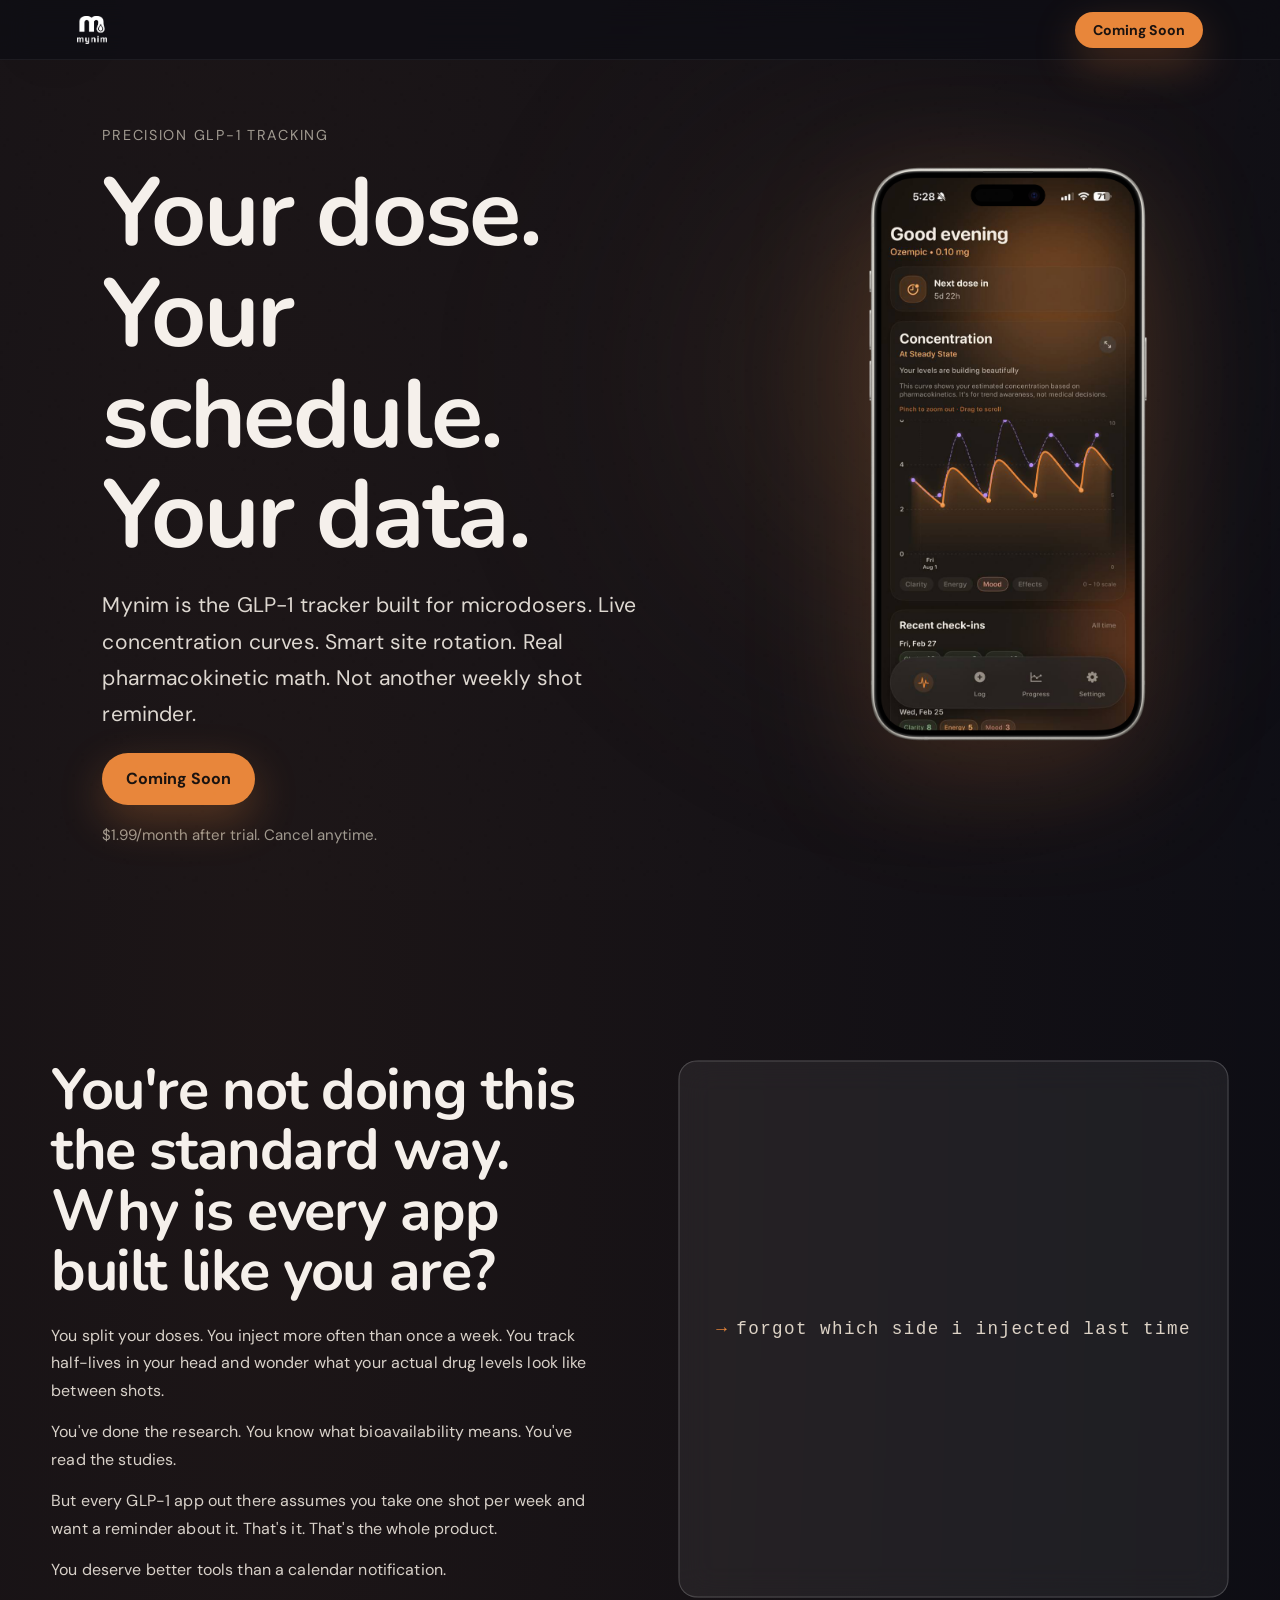
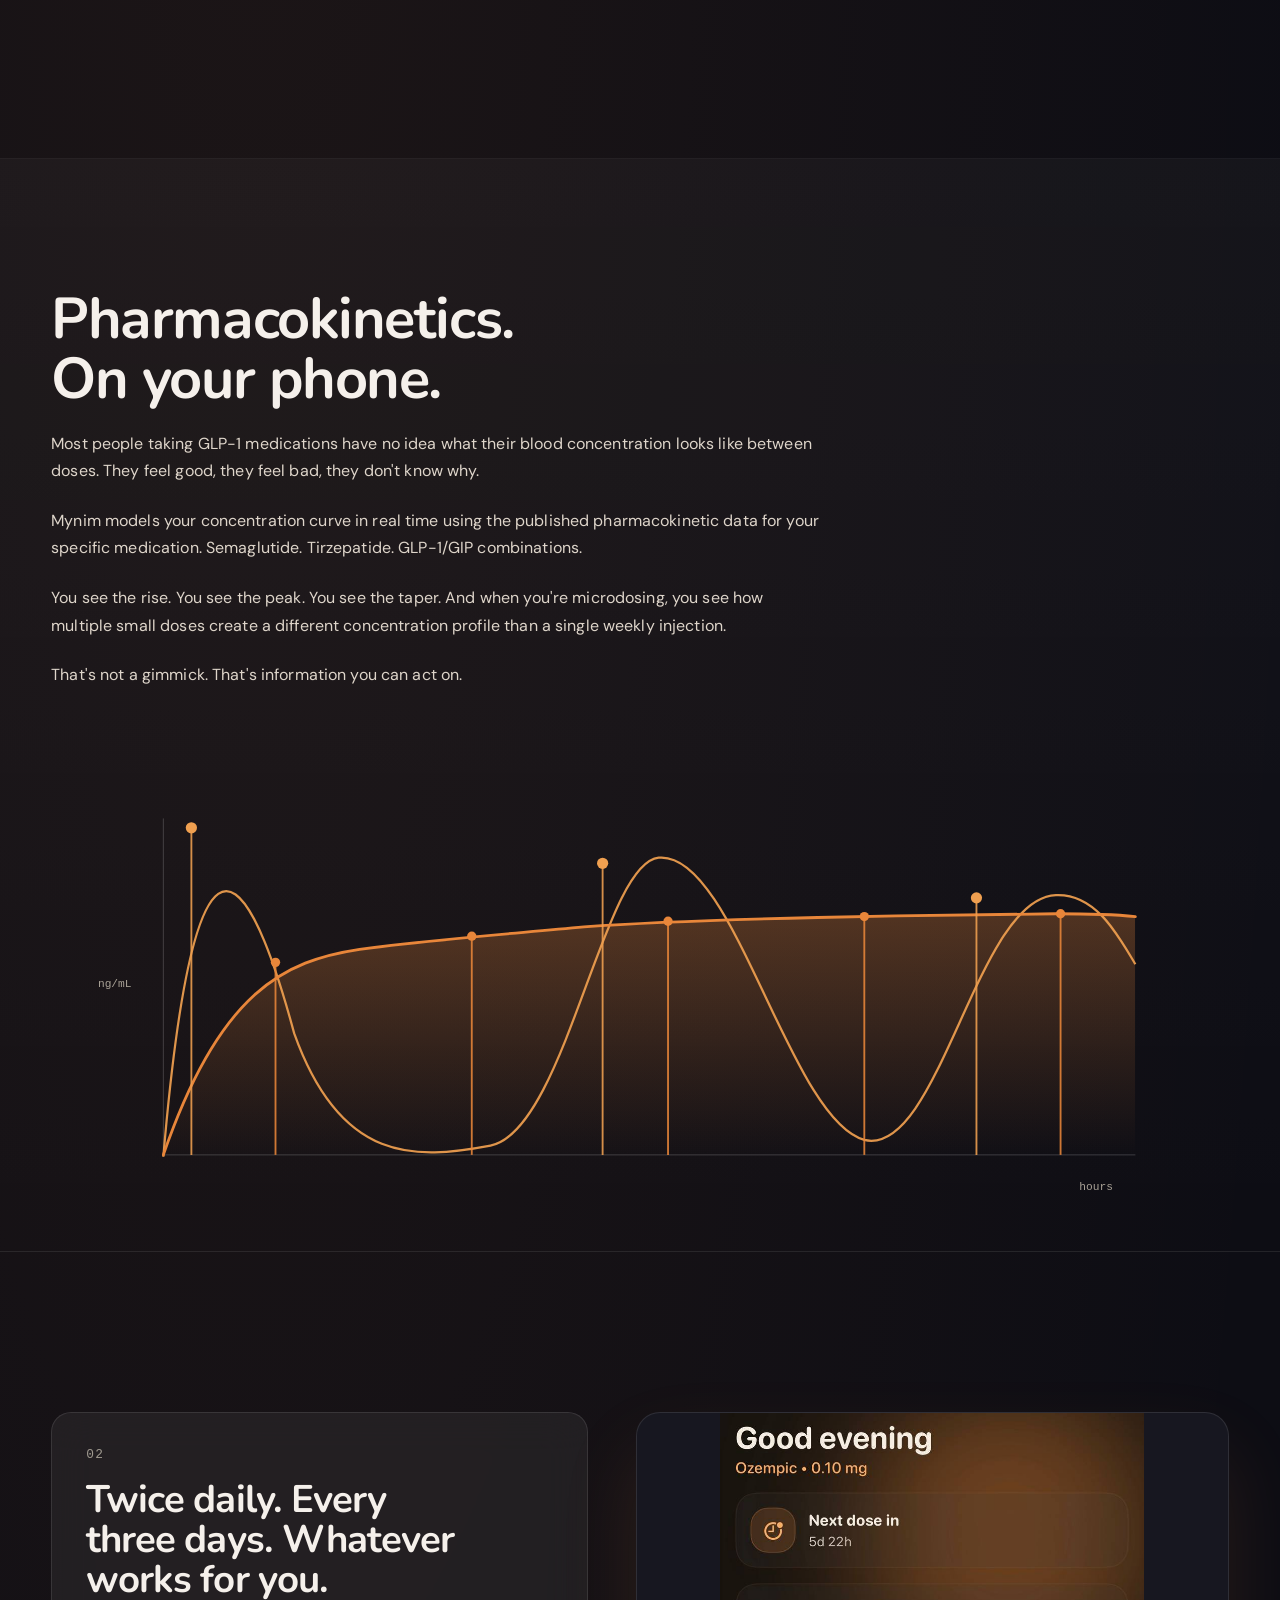
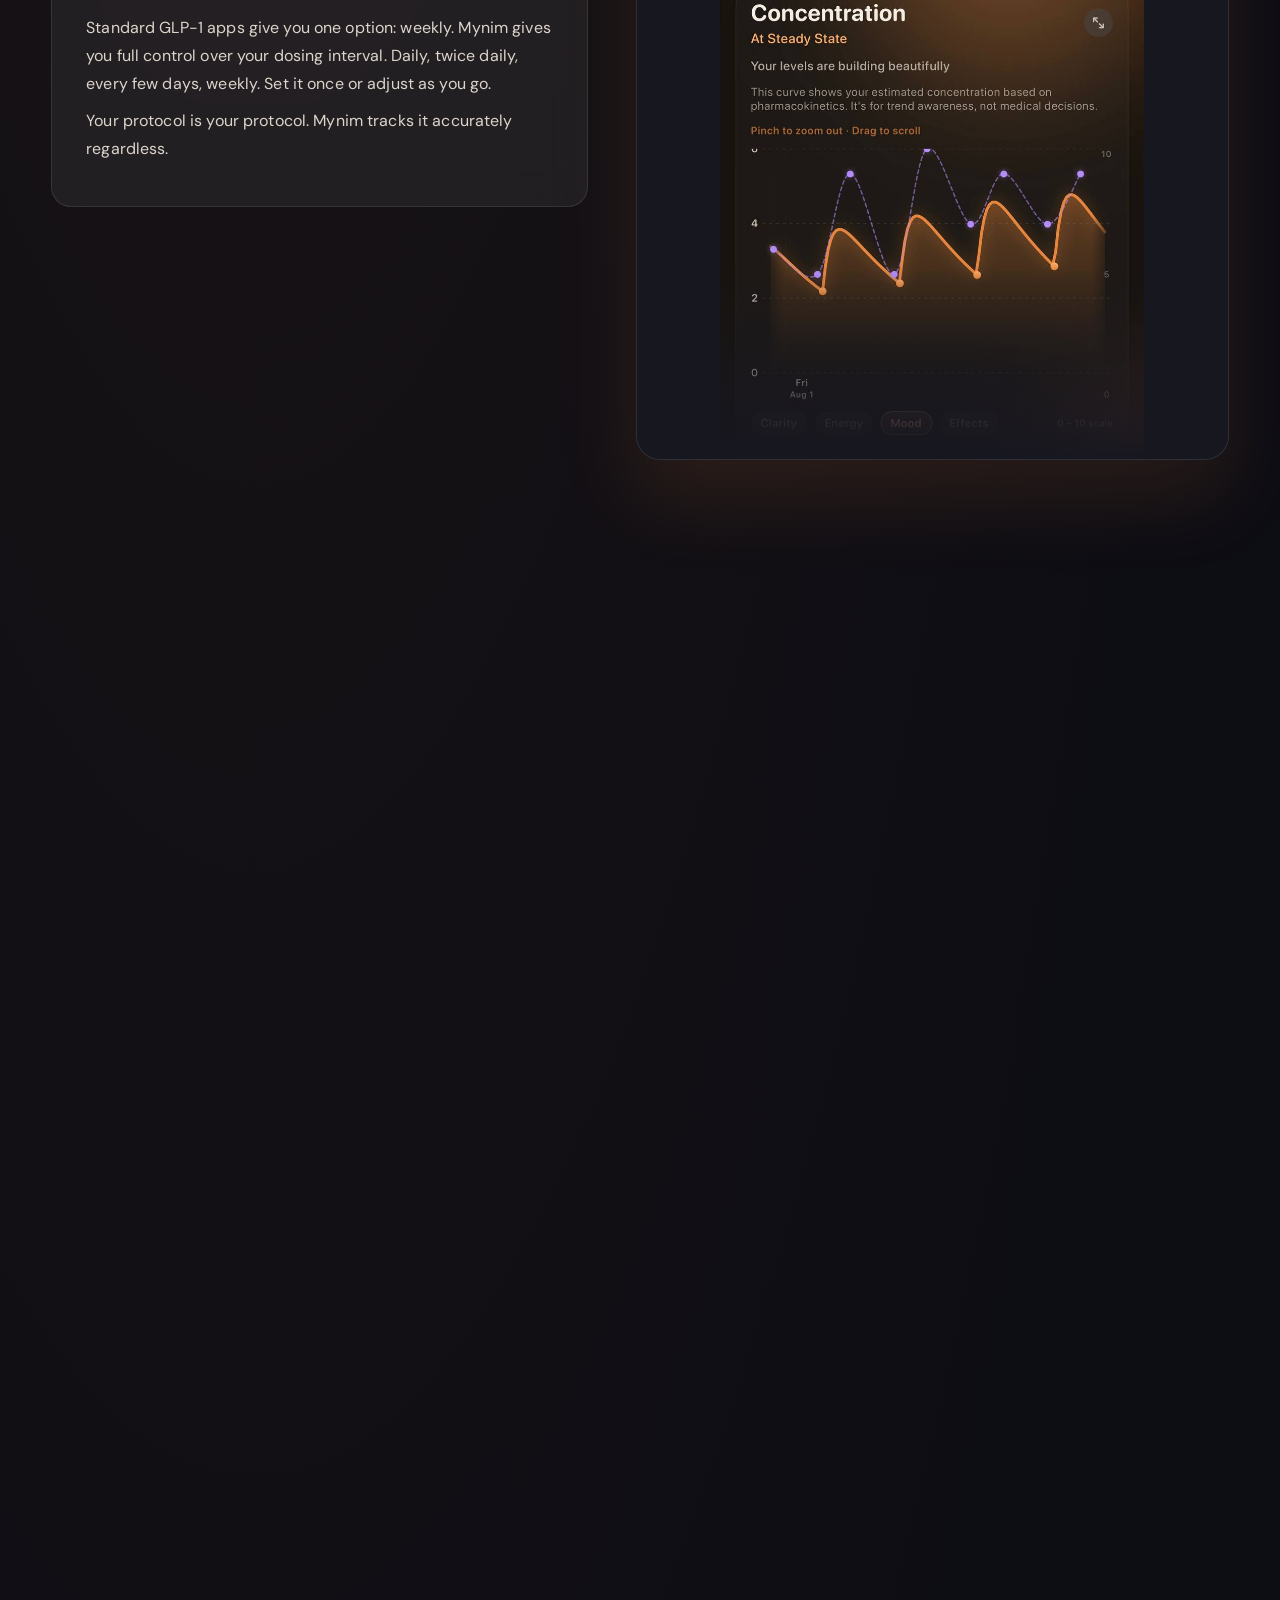
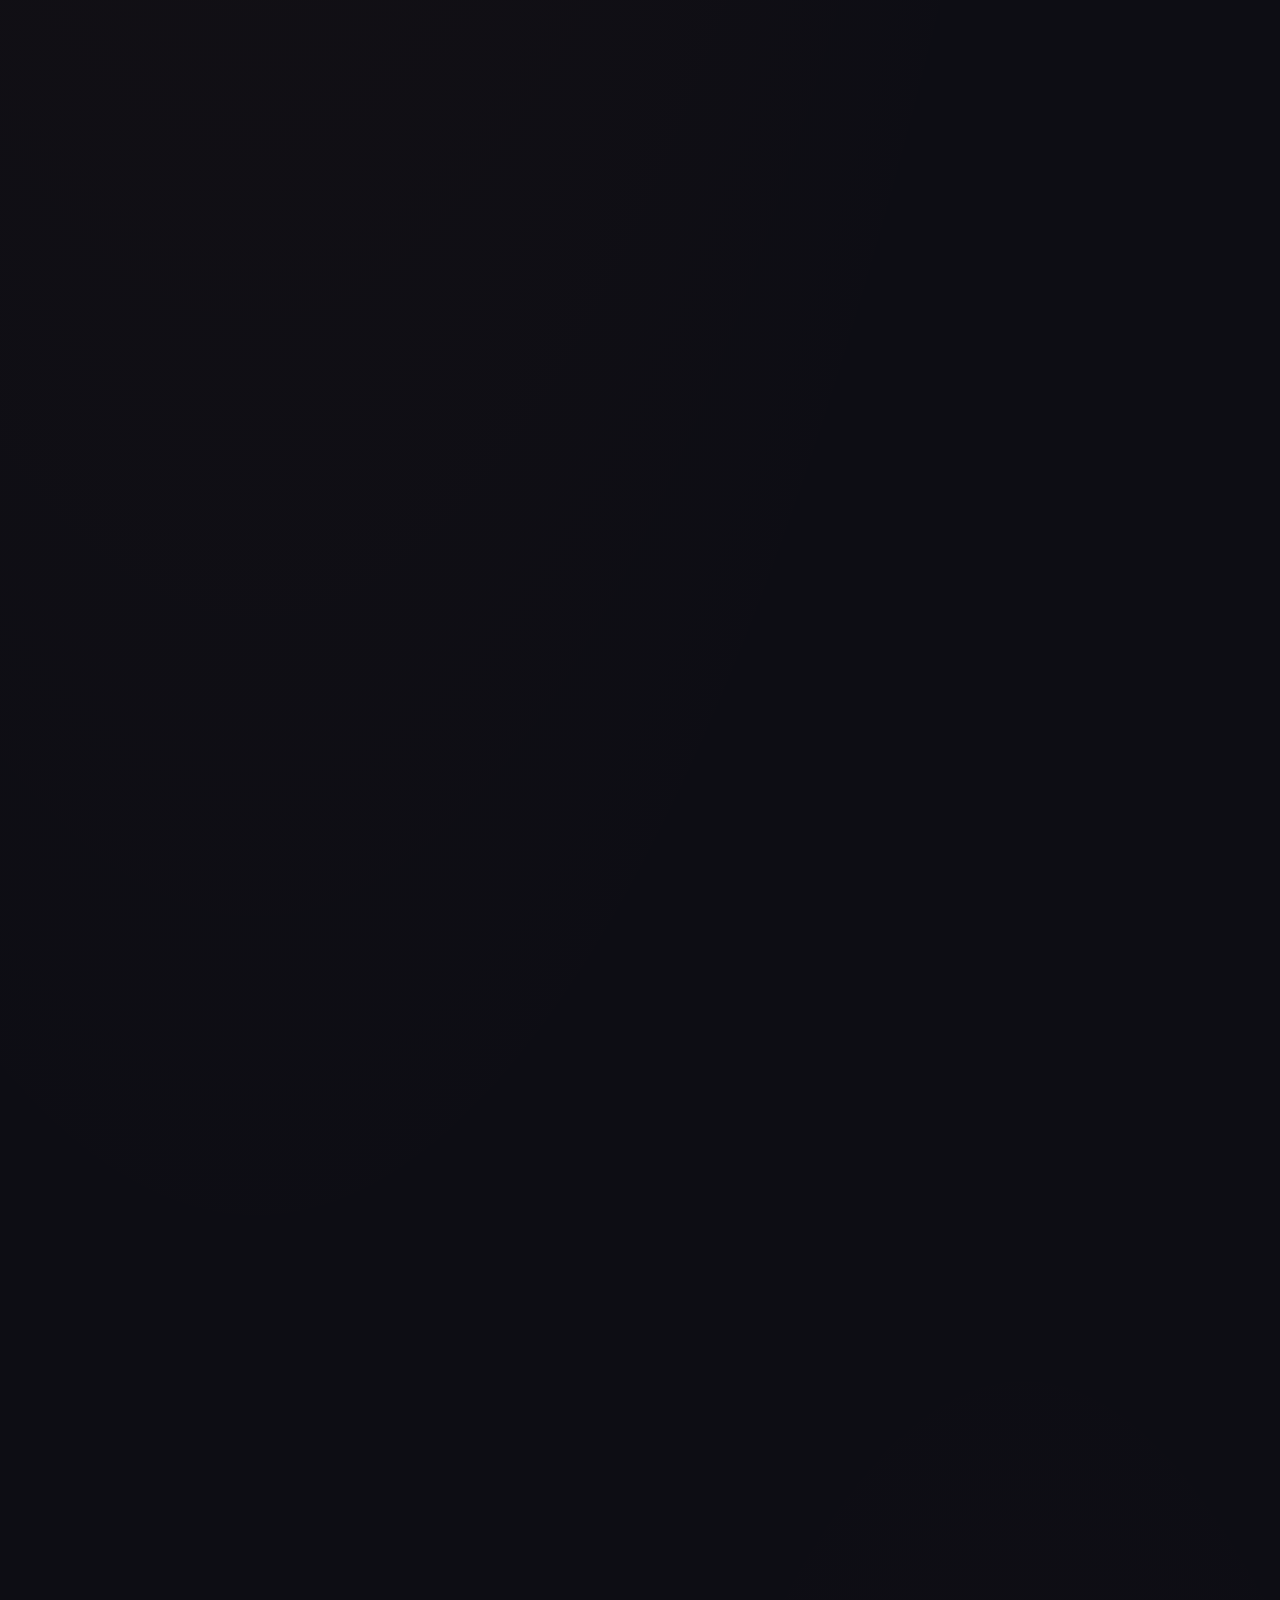
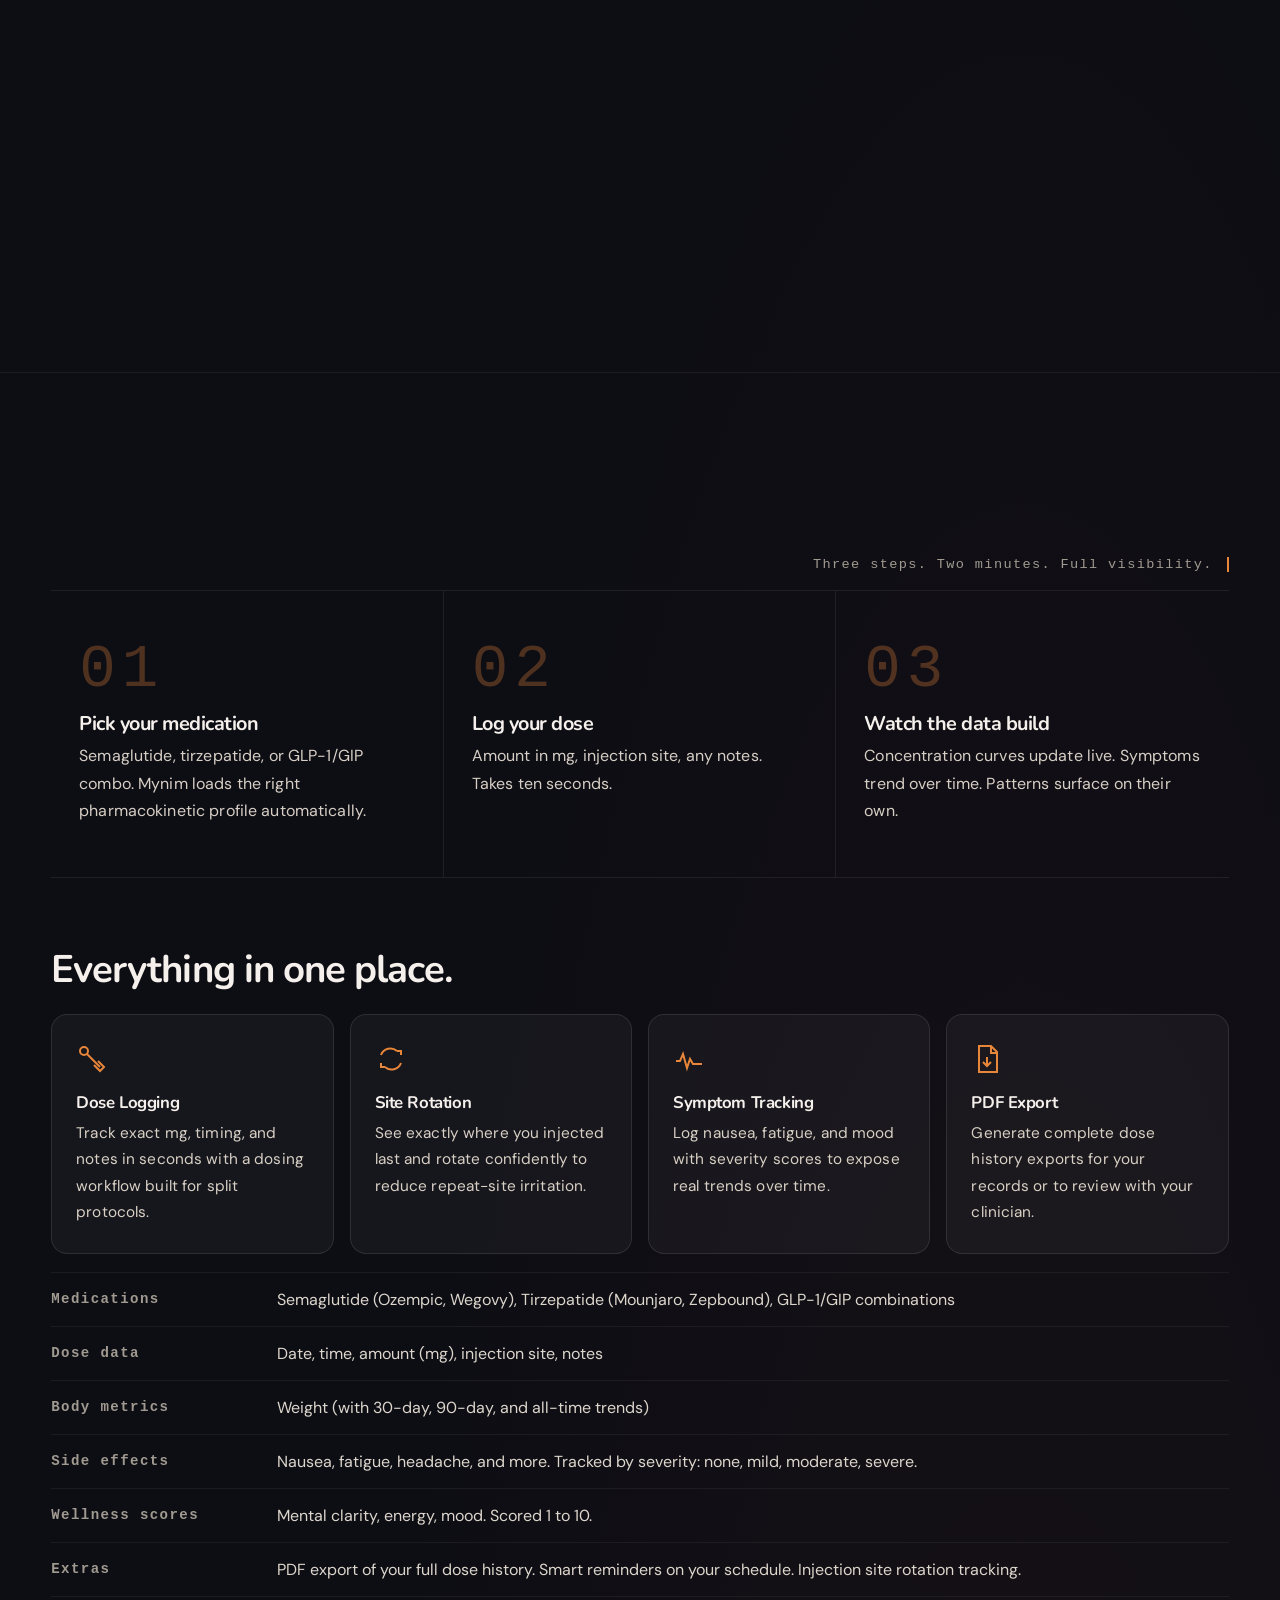
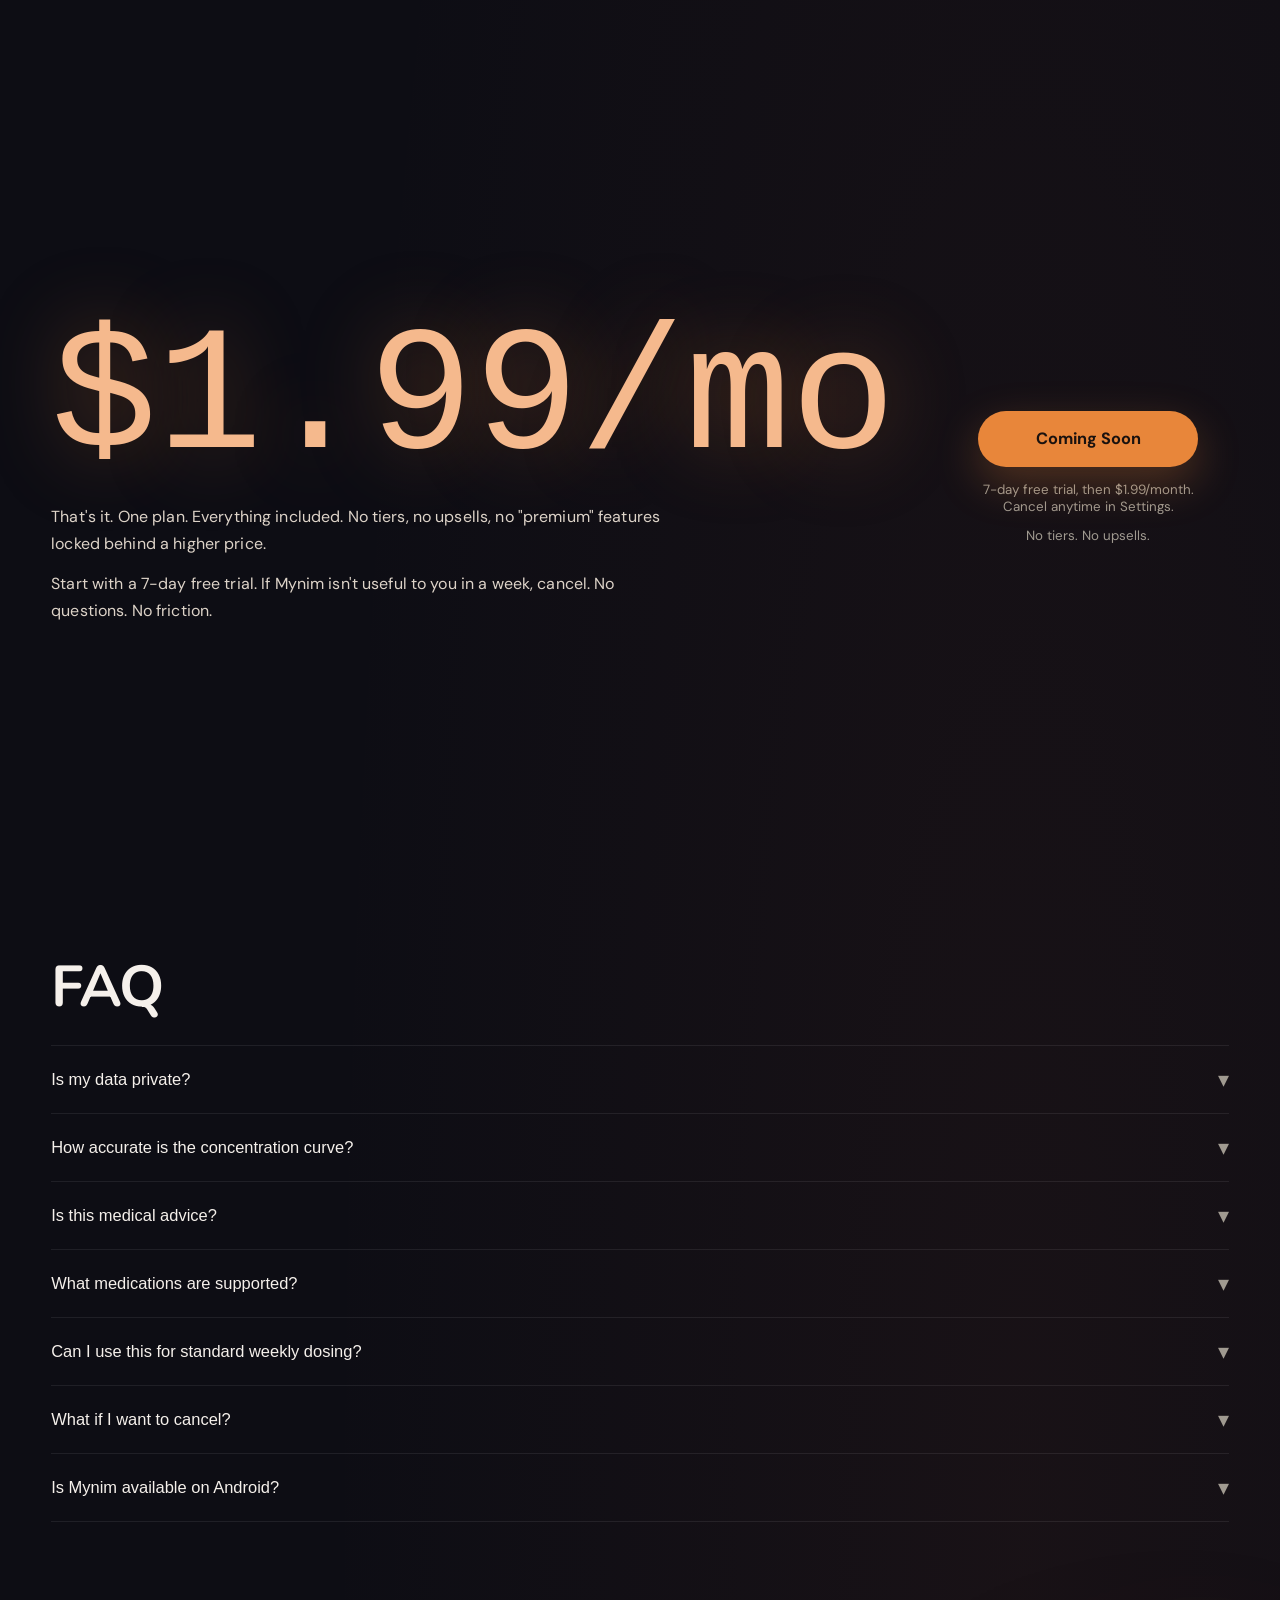
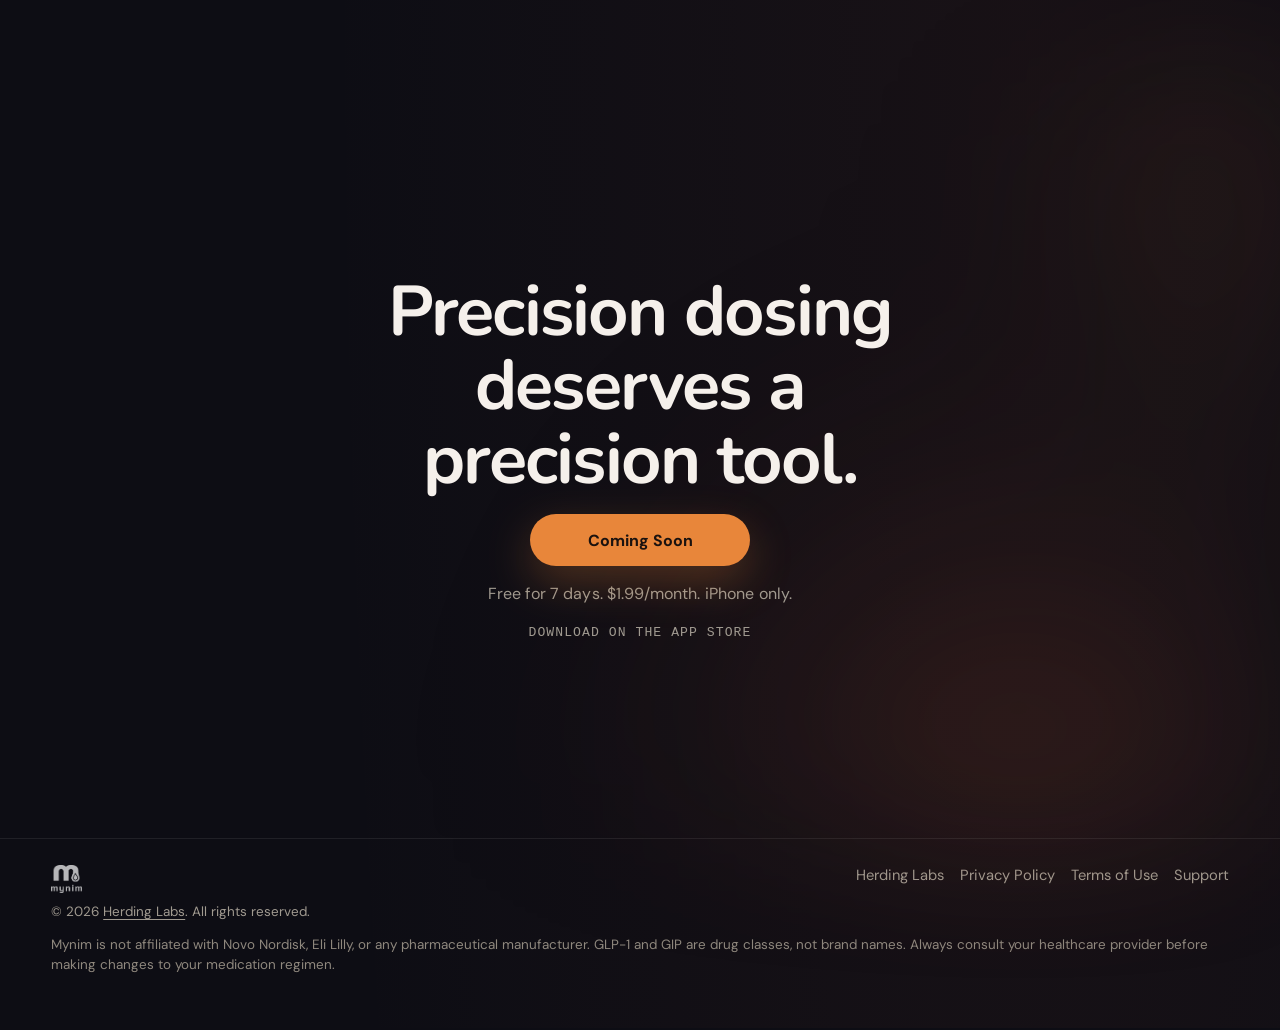
==== commit 08737ad8: "fix(mynim): replace favicon set with app icon and bust cache" ====
--- a/mynim/index.html
+++ b/mynim/index.html
@@ -7,9 +7,9 @@
   <link rel="preconnect" href="https://fonts.googleapis.com" />
   <link rel="preconnect" href="https://fonts.gstatic.com" crossorigin />
   <link href="https://fonts.googleapis.com/css2?family=Nunito:wght@700;800;900&family=DM+Sans:wght@400;500;700&display=swap" rel="stylesheet" />
-  <link rel="icon" href="./assets/favicon.ico" sizes="any" />
-  <link rel="icon" type="image/png" sizes="32x32" href="./assets/favicon-32.png" />
-  <link rel="apple-touch-icon" sizes="180x180" href="./assets/apple-touch-icon.png" />
+  <link rel="icon" href="./assets/favicon.ico?v=2" sizes="any" />
+  <link rel="icon" type="image/png" sizes="32x32" href="./assets/favicon-32.png?v=2" />
+  <link rel="apple-touch-icon" sizes="180x180" href="./assets/apple-touch-icon.png?v=2" />
   <script>document.documentElement.classList.add('js');</script>
   <style>
     :root {
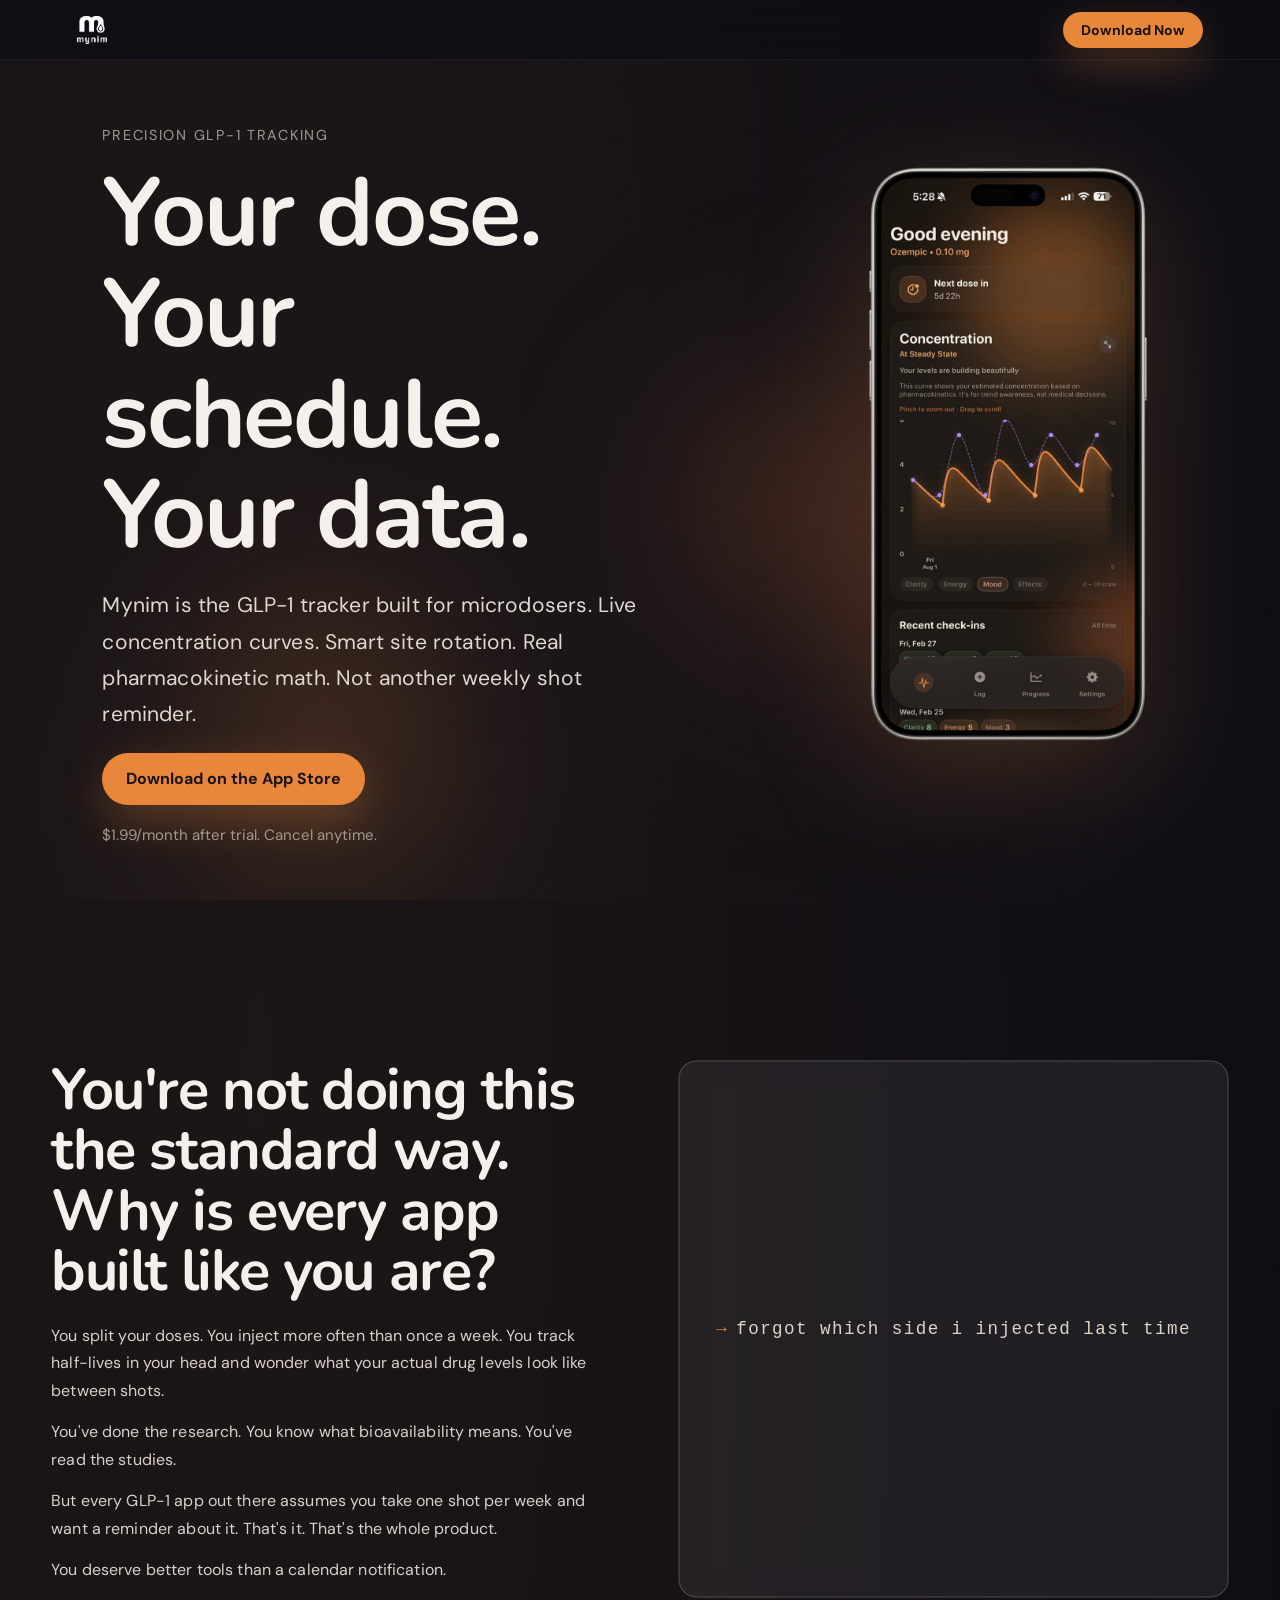
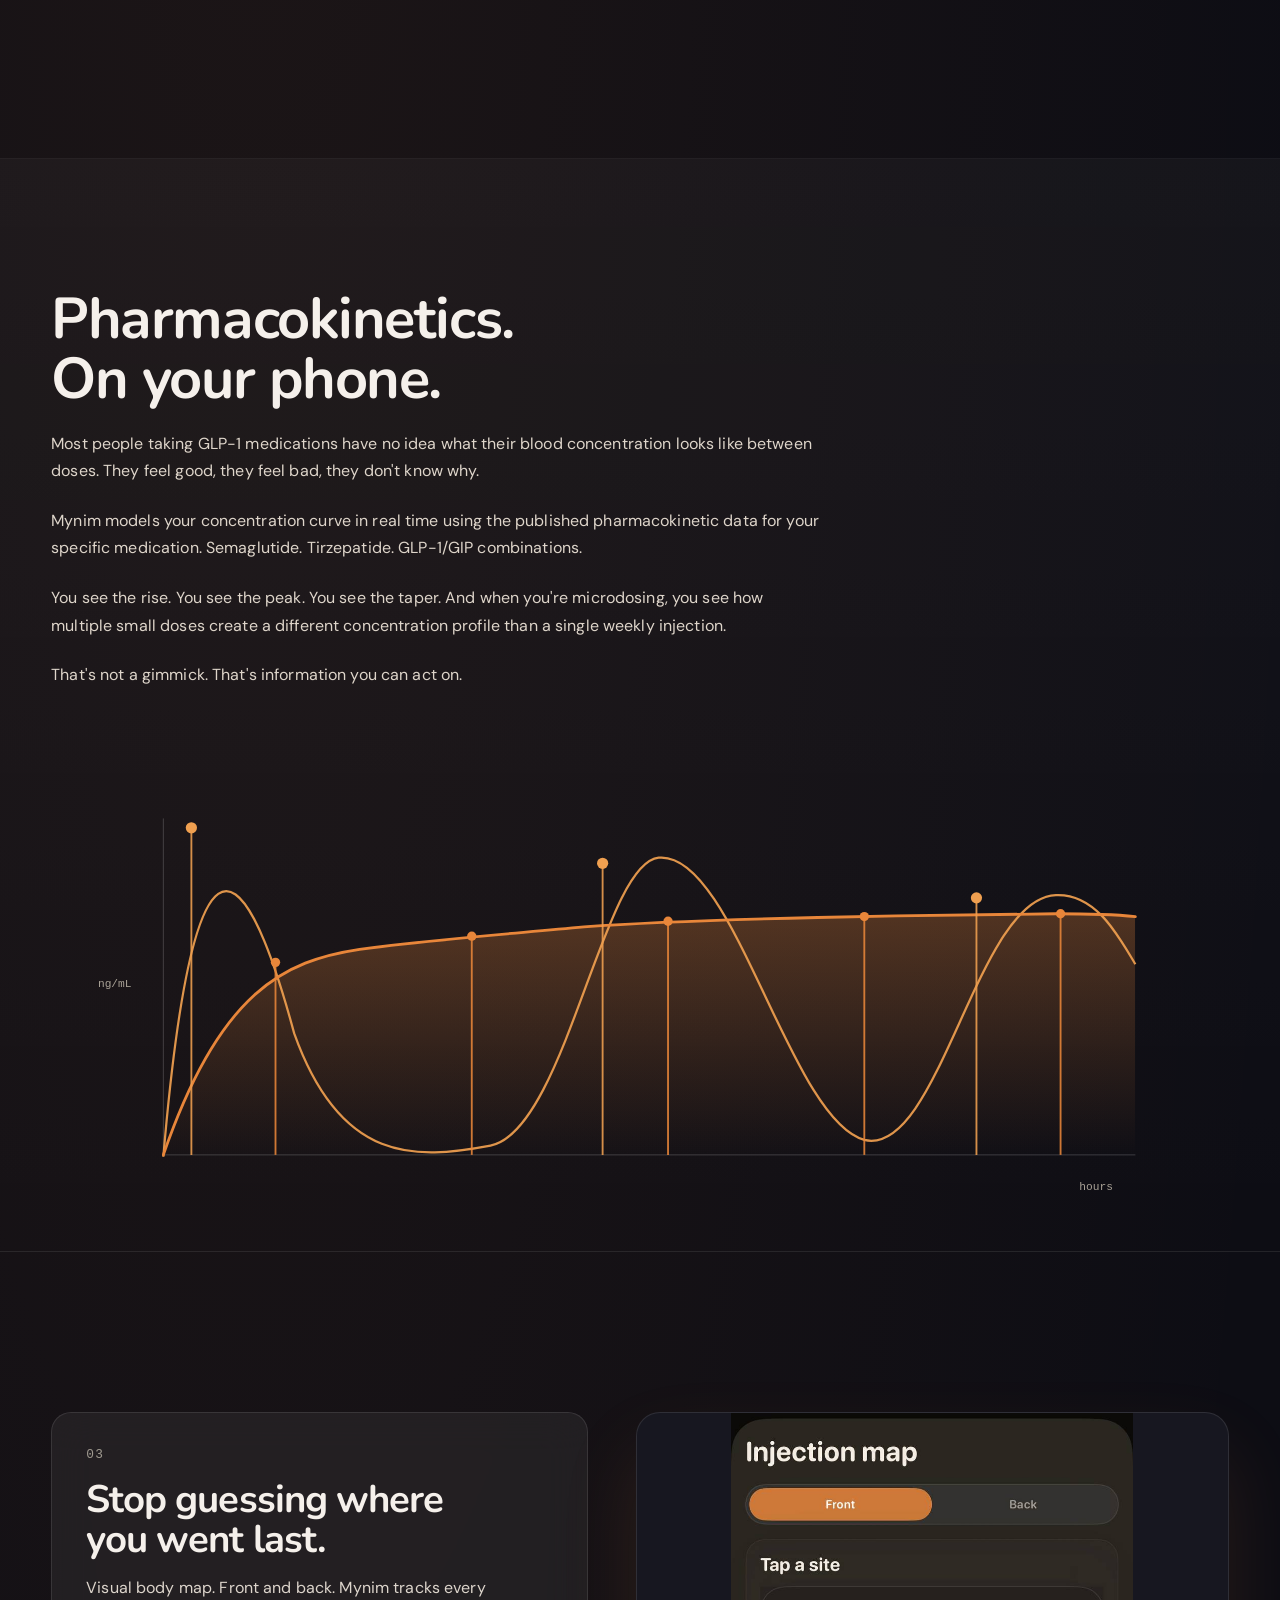
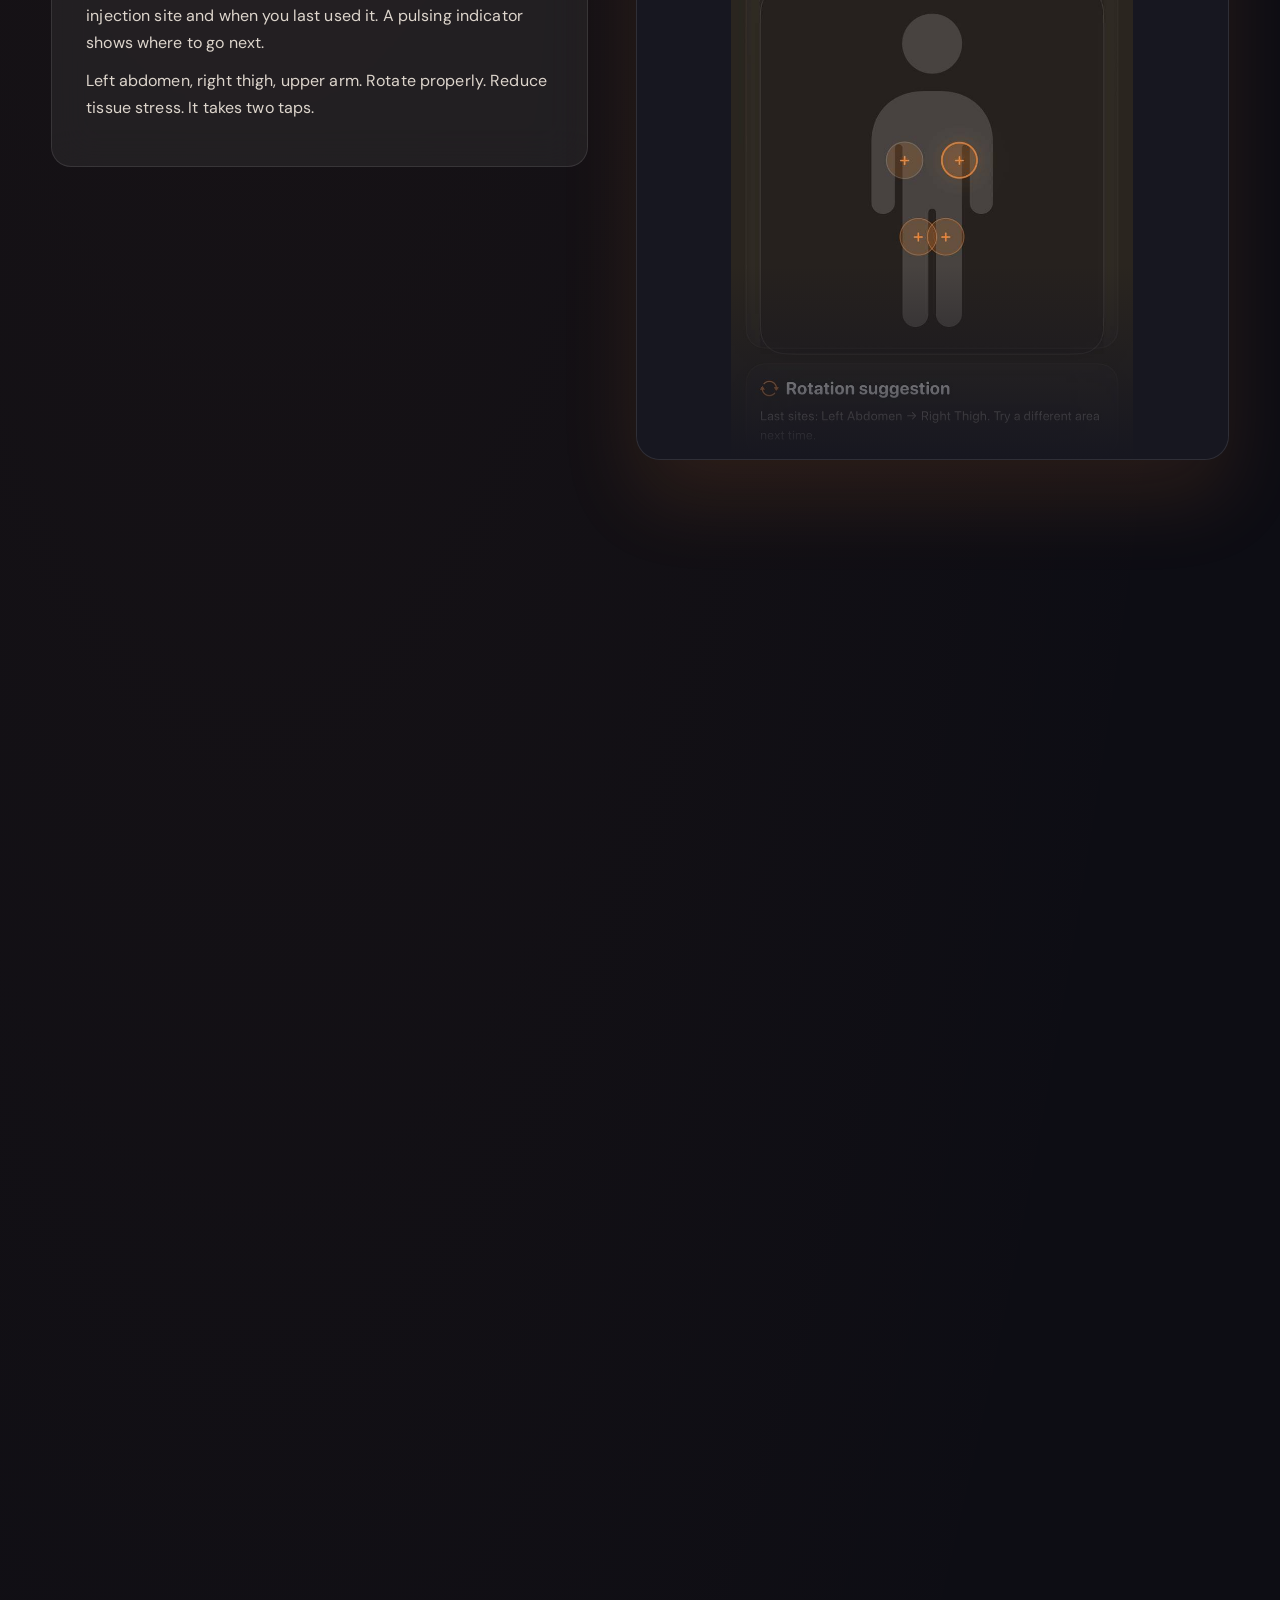
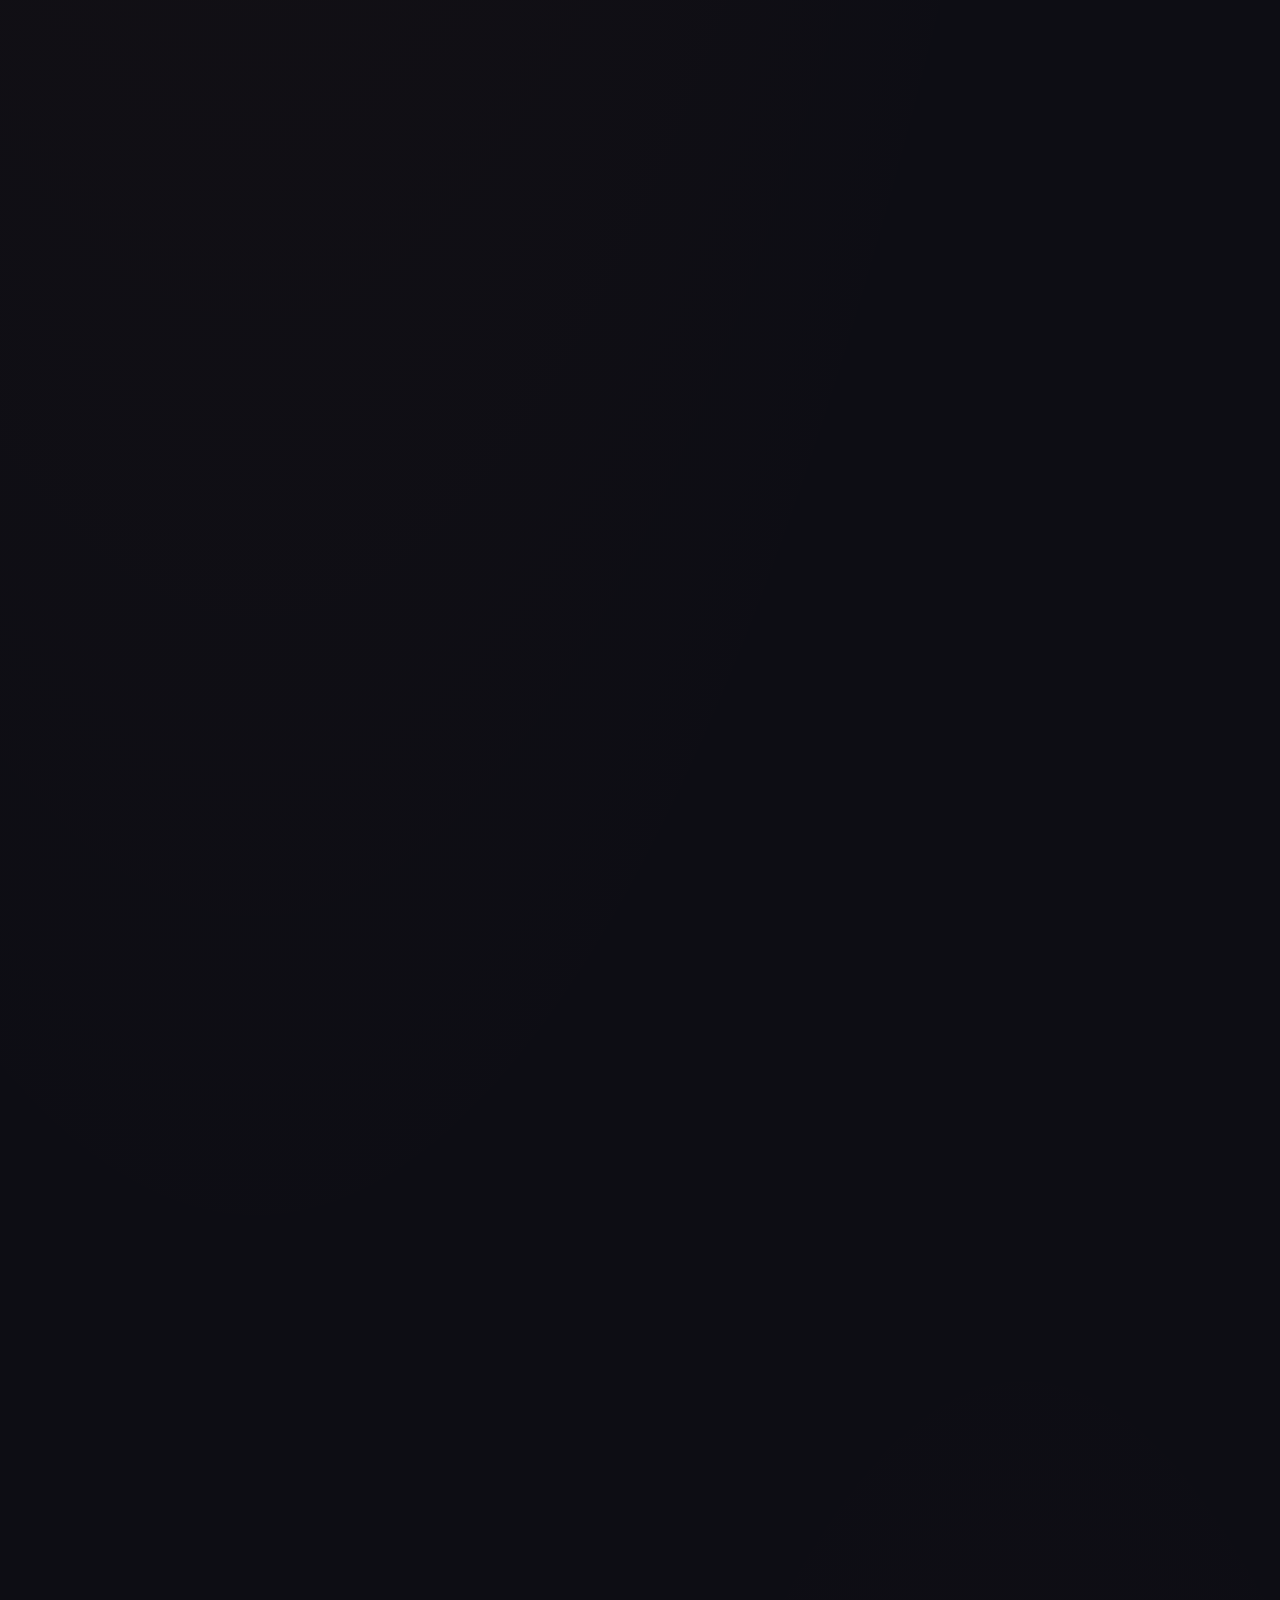
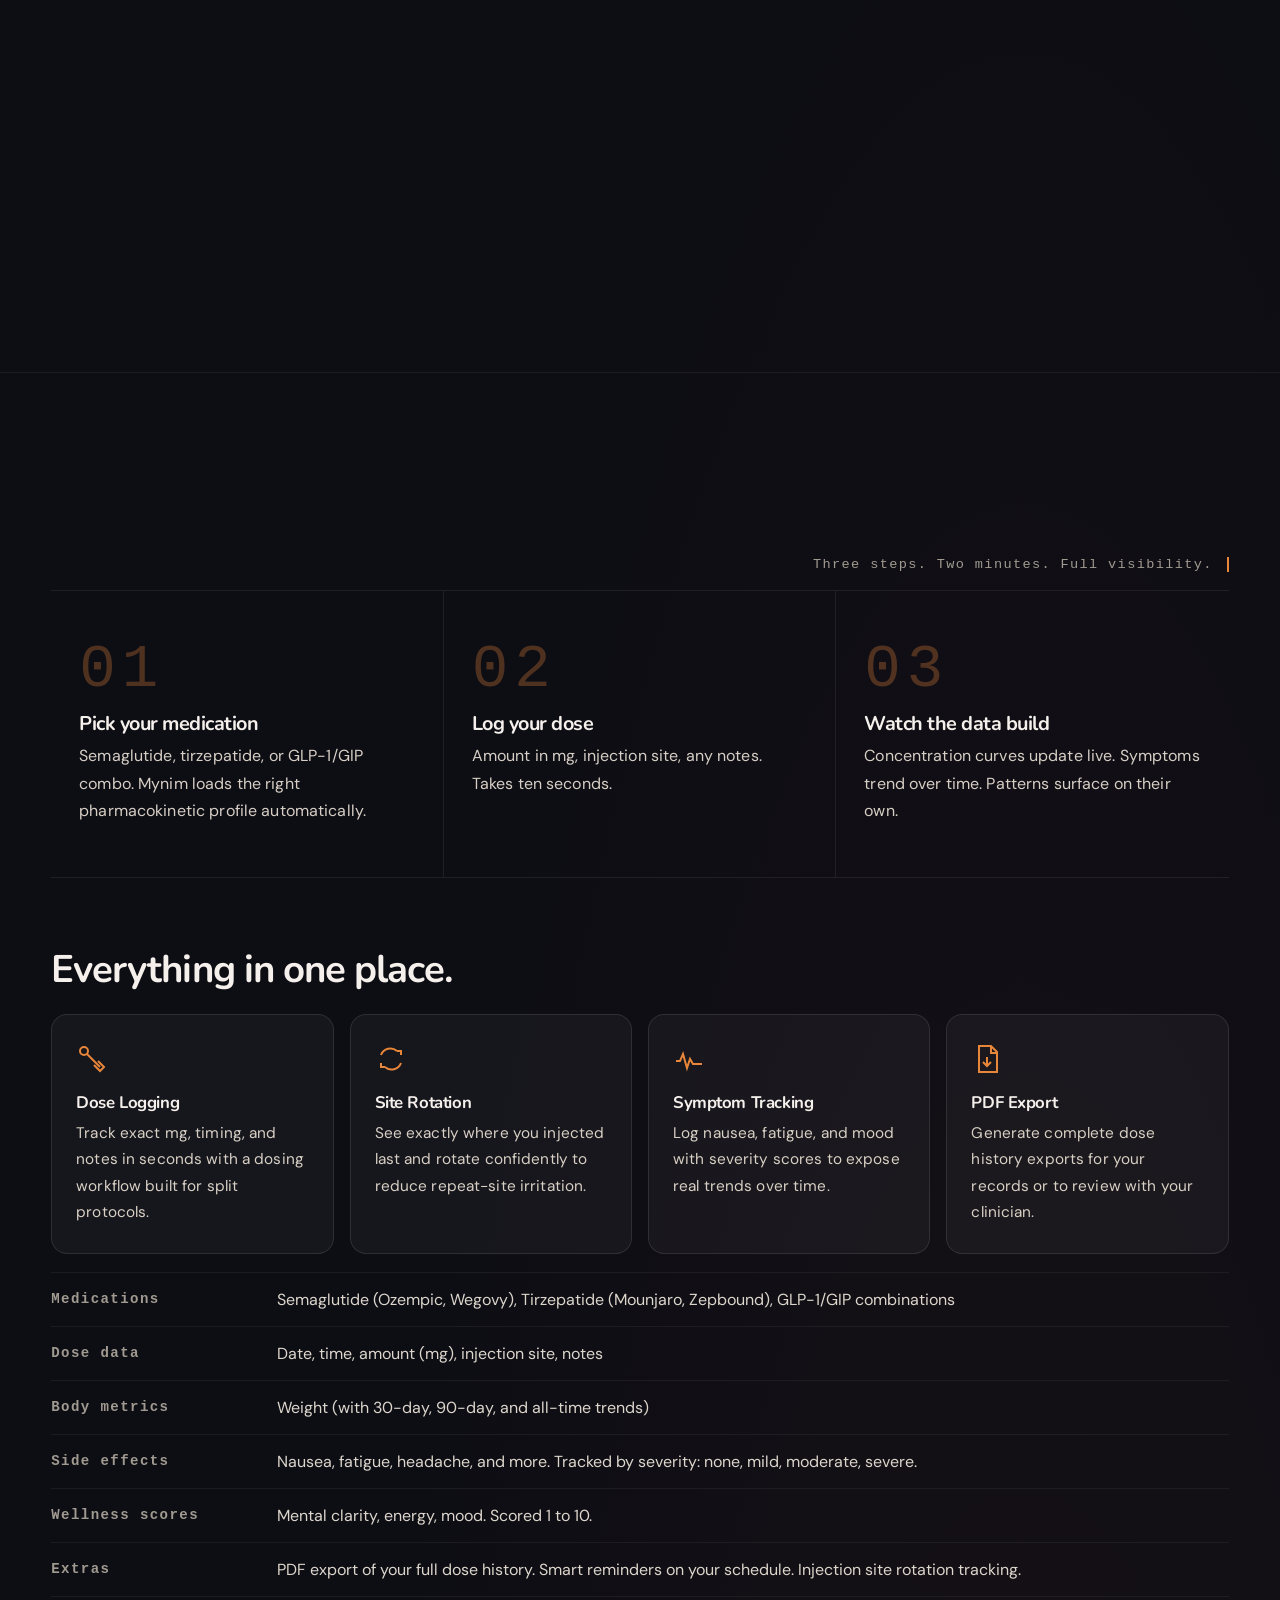
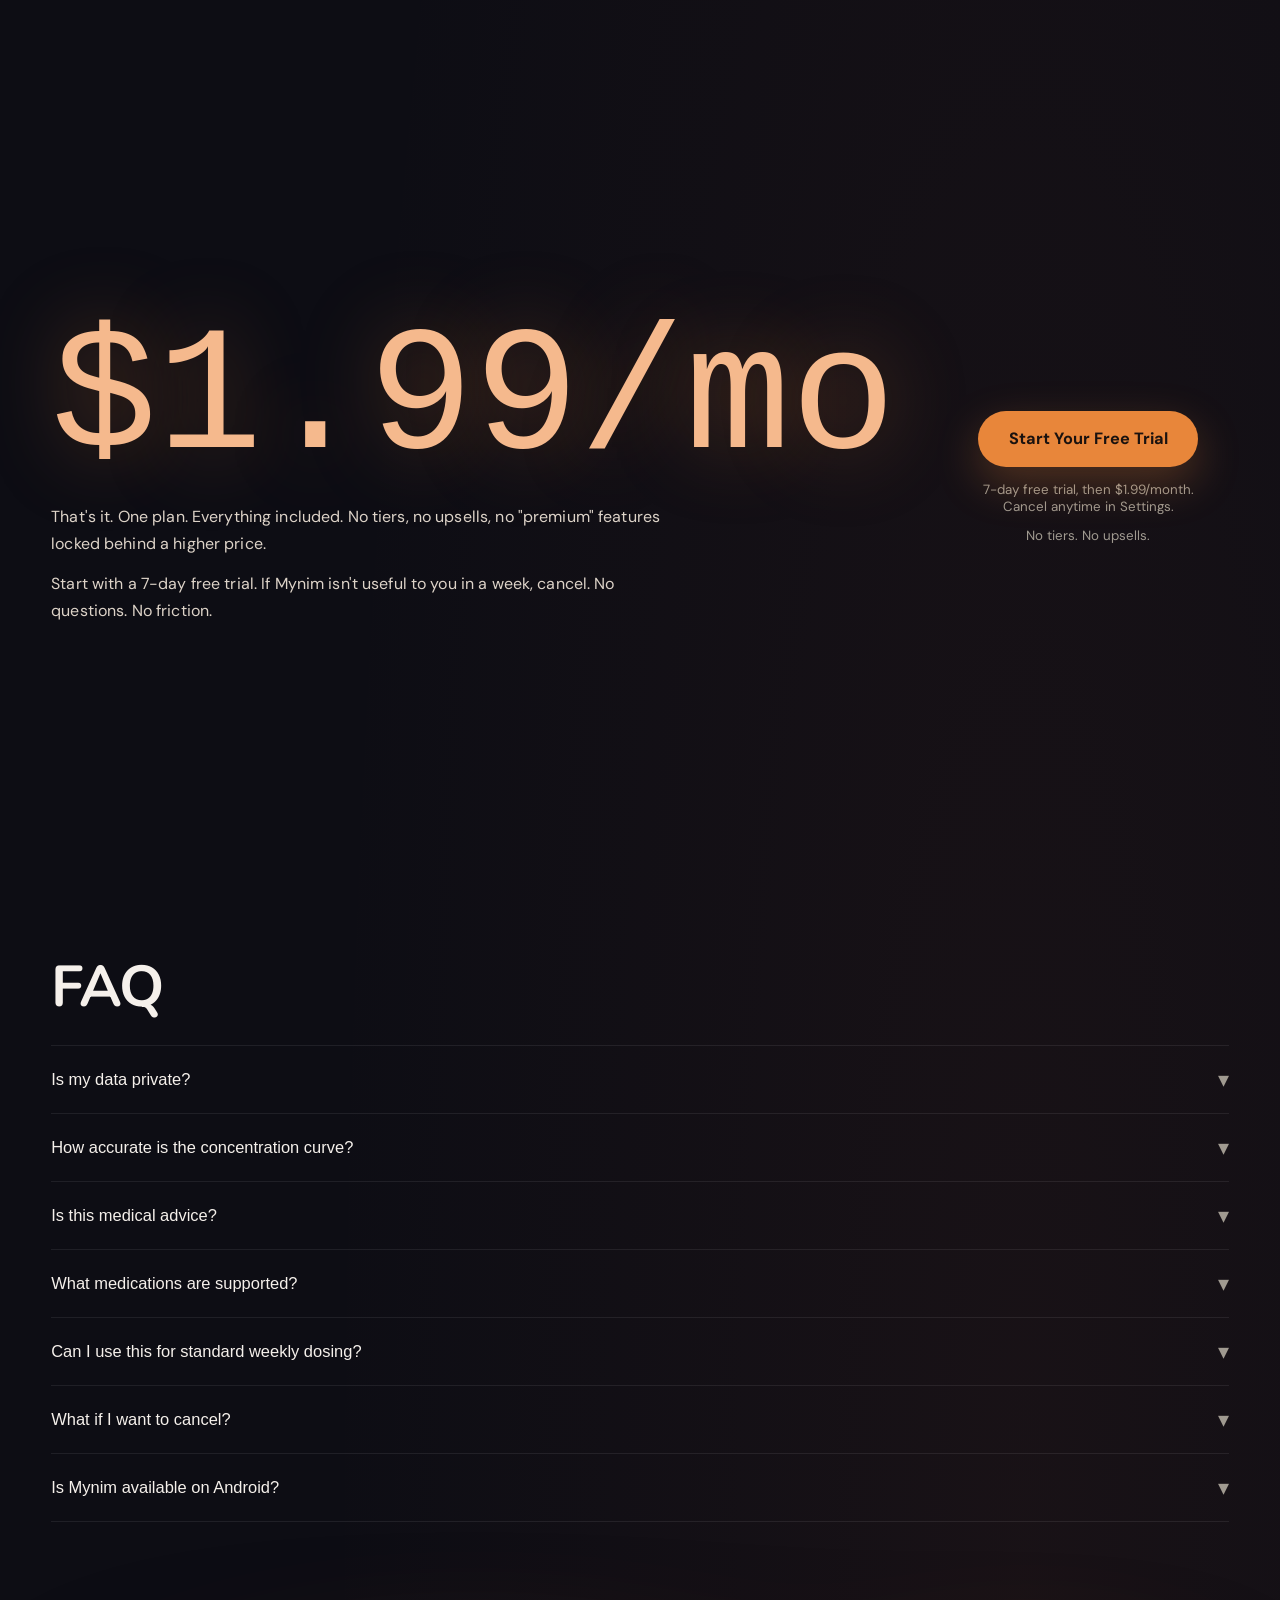
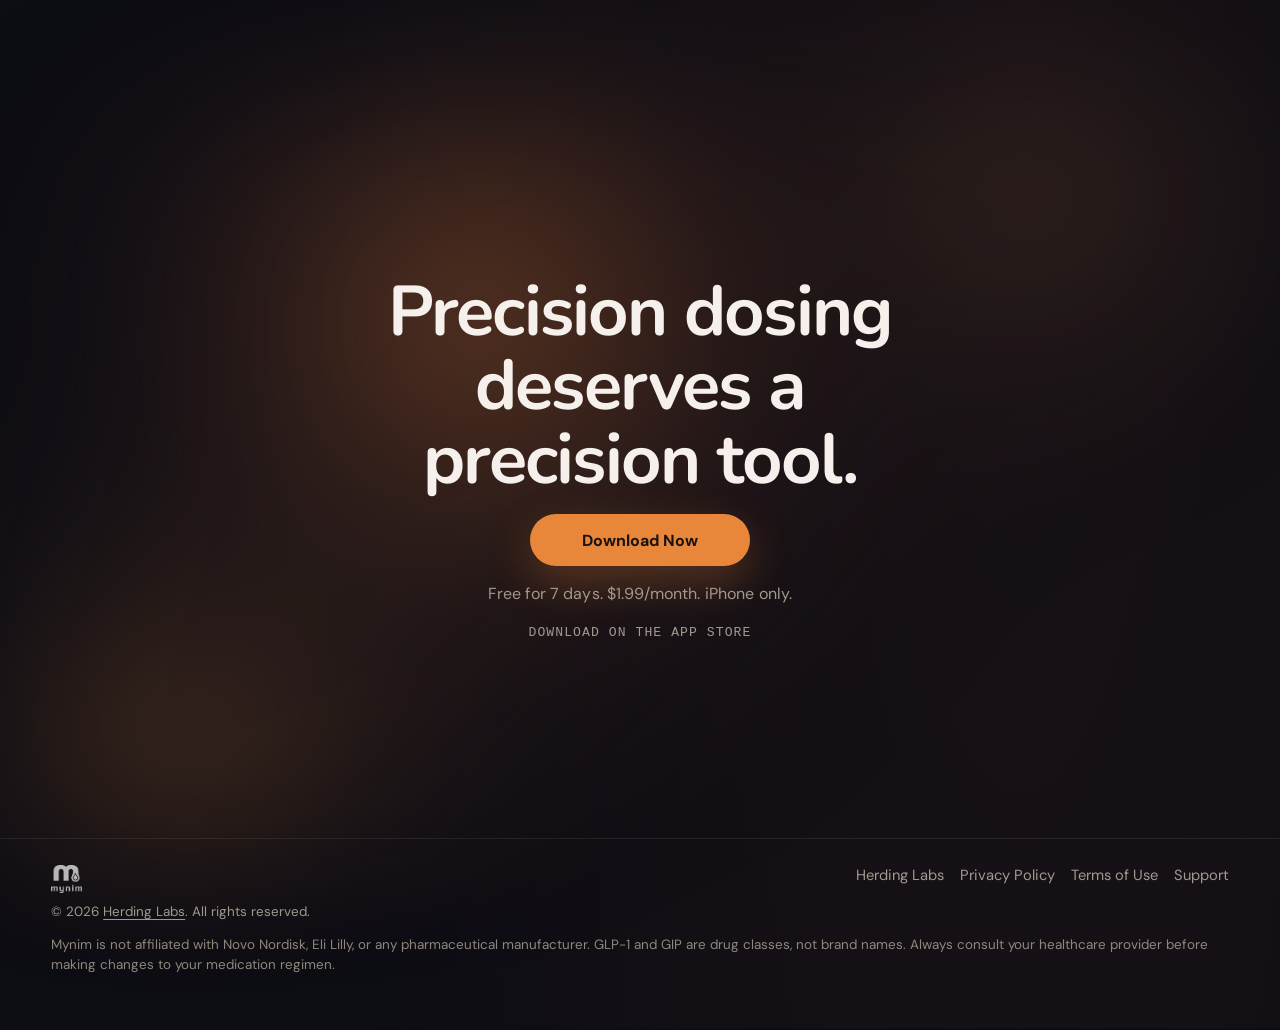
==== commit 8fadb317: "feat: update Mynim page for App Store launch" ====
--- a/mynim/index.html
+++ b/mynim/index.html
@@ -1061,7 +1061,7 @@
       <a href="#top" class="nav-logo" aria-label="Mynim home">
         <img src="./assets/mynim-logo-white.png" alt="Mynim" height="32" />
       </a>
-      <a class="cta nav-cta" href="#" aria-label="Download Mynim on the App Store">Coming Soon</a>
+      <a class="cta nav-cta" href="https://apps.apple.com/us/app/mynim-glp-1-microdose-tracker/id6760589600" target="_blank" rel="noreferrer" aria-label="Download Mynim on the App Store">Download Now</a>
     </div>
   </nav>
 
@@ -1072,7 +1072,7 @@
       <h1>Your dose. Your schedule. Your data.</h1>
       <p>Mynim is the GLP-1 tracker built for microdosers. Live concentration curves. Smart site rotation. Real pharmacokinetic math. Not another weekly shot reminder.</p>
       <div>
-        <a class="cta" href="#" aria-label="Try free for 7 days on the App Store">Coming Soon</a>
+        <a class="cta" href="https://apps.apple.com/us/app/mynim-glp-1-microdose-tracker/id6760589600" target="_blank" rel="noreferrer" aria-label="Try free for 7 days on the App Store">Download on the App Store</a>
       </div>
       <div class="hero-meta">$1.99/month after trial. Cancel anytime.</div>
     </div>
@@ -1300,7 +1300,7 @@
         <p>Start with a 7-day free trial. If Mynim isn't useful to you in a week, cancel. No questions. No friction.</p>
       </div>
       <div class="pricing-cta">
-        <a class="cta" href="#" aria-label="Start your free trial on the App Store">Coming Soon</a>
+        <a class="cta" href="https://apps.apple.com/us/app/mynim-glp-1-microdose-tracker/id6760589600" target="_blank" rel="noreferrer" aria-label="Start your free trial on the App Store">Start Your Free Trial</a>
         <small>7-day free trial, then $1.99/month. Cancel anytime in Settings.</small>
         <small>No tiers. No upsells.</small>
       </div>
@@ -1347,7 +1347,7 @@
     <canvas class="blob-canvas" id="footerBlob" aria-hidden="true"></canvas>
     <div class="inner fade-up">
       <h2>Precision dosing deserves a precision tool.</h2>
-      <a class="cta" href="#" aria-label="Download Mynim on the App Store">Coming Soon</a>
+      <a class="cta" href="https://apps.apple.com/us/app/mynim-glp-1-microdose-tracker/id6760589600" target="_blank" rel="noreferrer" aria-label="Download Mynim on the App Store">Download Now</a>
       <p>Free for 7 days. $1.99/month. iPhone only.</p>
       <p class="mono" style="font-size:0.82rem; letter-spacing:0.08em; text-transform:uppercase;">Download on the App Store</p>
     </div>
